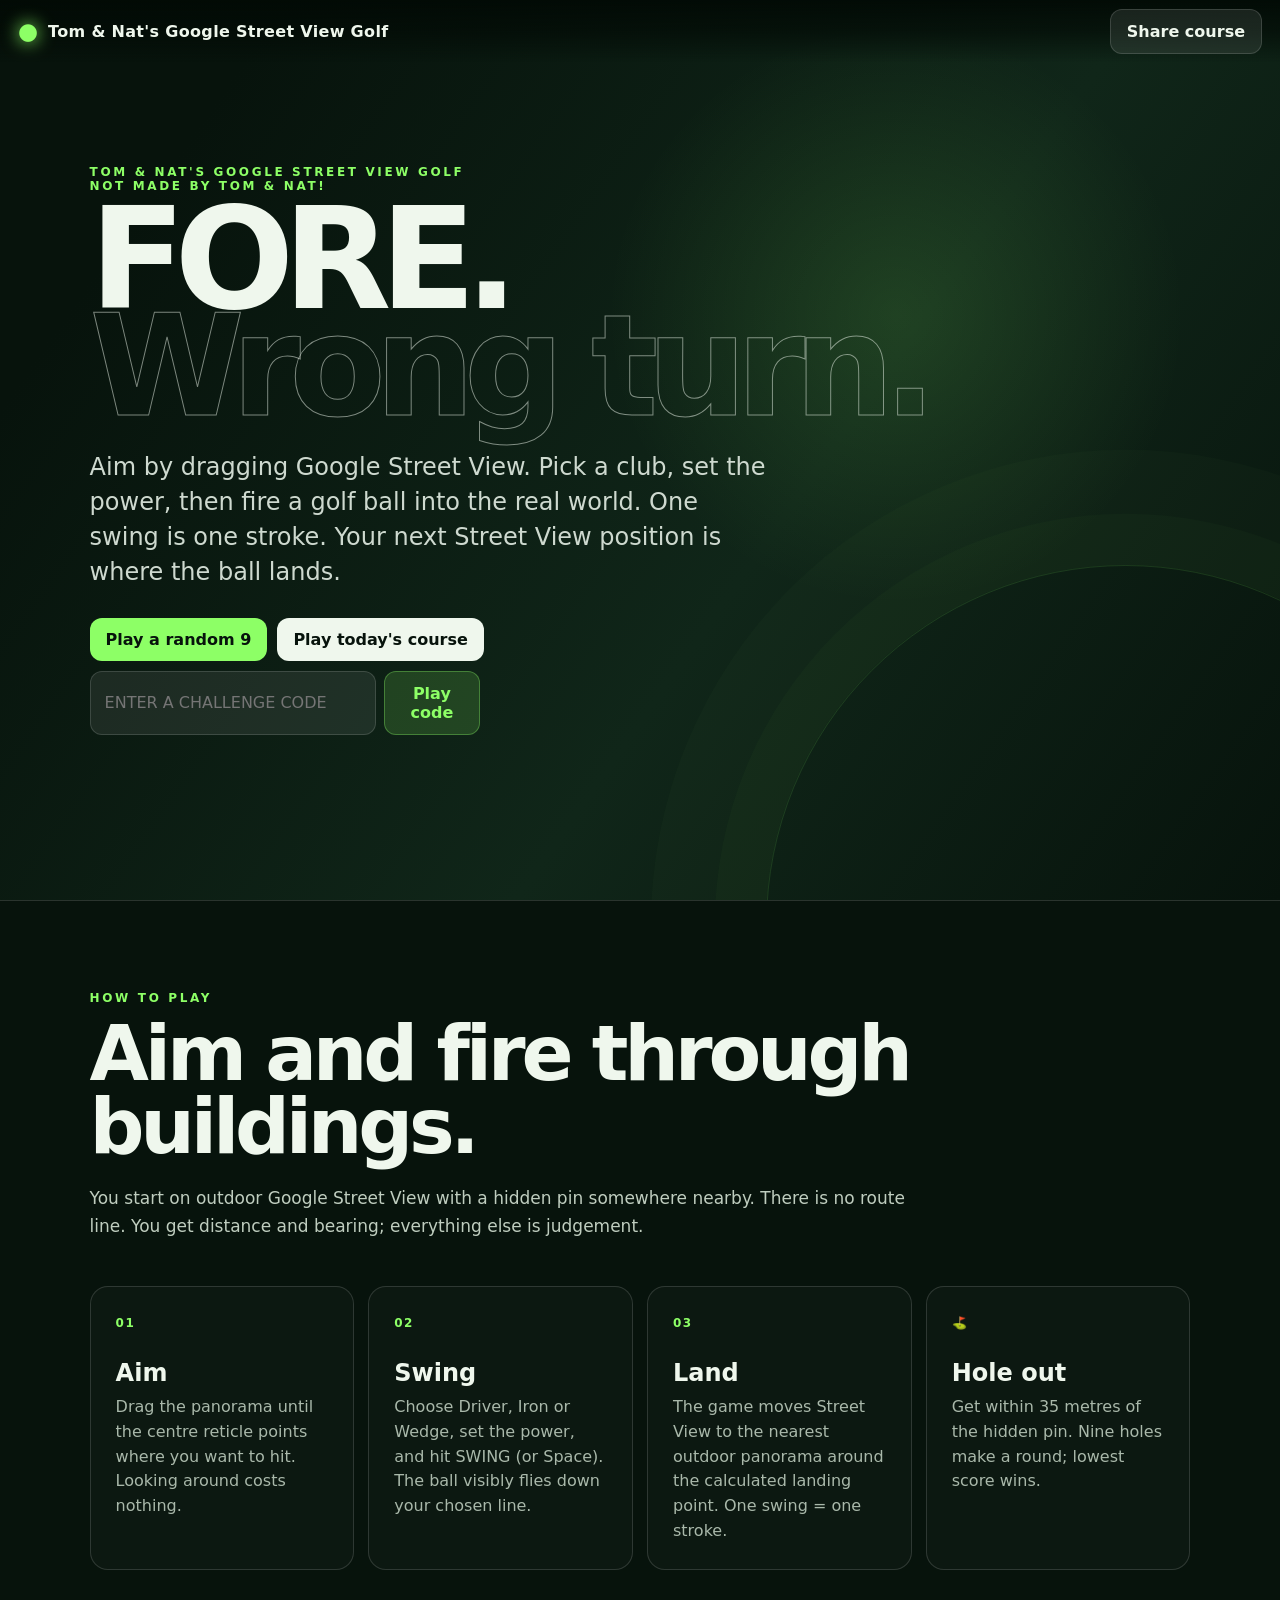
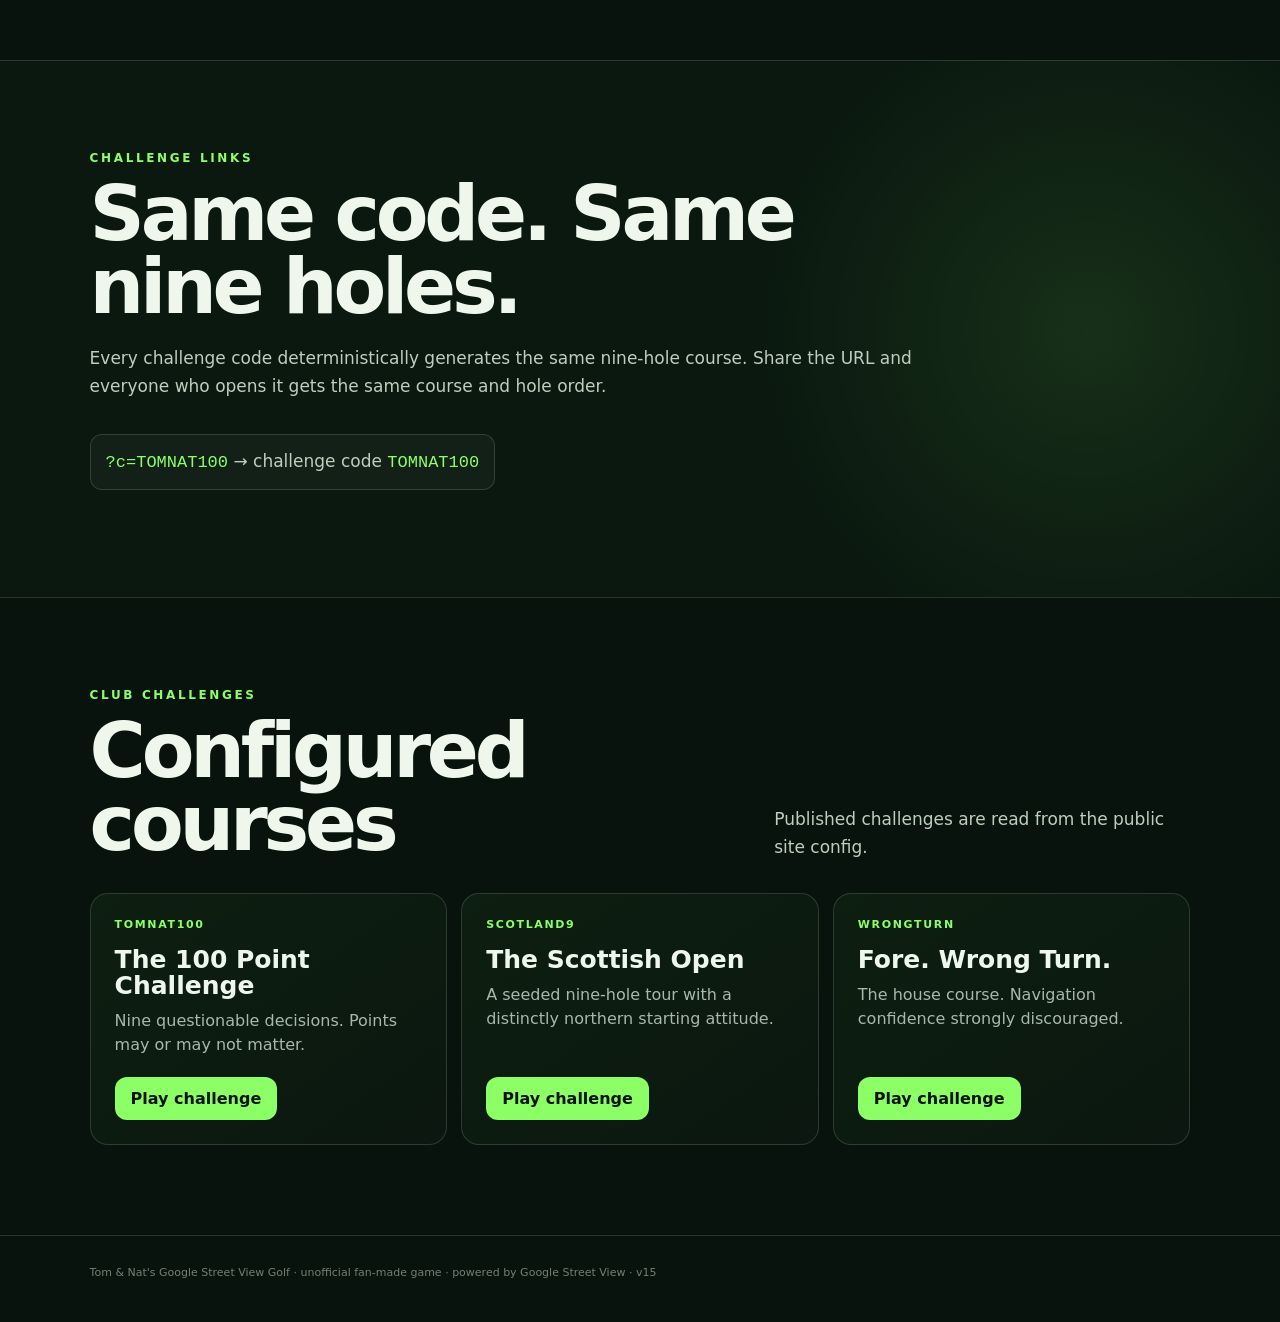
==== docs/index.html @ daa761bf "Add files via upload" ====
<!doctype html>
<html lang="en">
<head>
  <meta charset="utf-8" />
  <meta name="viewport" content="width=device-width,initial-scale=1,viewport-fit=cover" />
  <title>Tom &amp; Nat's Google Street View Golf</title>
  <meta name="description" content="Tom &amp; Nat's Google Street View Golf — golf, except the fairway is Google Street View." />
  <link rel="stylesheet" href="style.css?v=15" />
</head>
<body>
  <div id="app">
    <header class="topbar">
      <div class="brand"><span class="ball">●</span><strong>Tom &amp; Nat's Google Street View Golf</strong></div>
      <div class="top-actions">
        <button id="shareBtn" class="ghost">Share course</button>
      </div>
    </header>

    <main>
      <section id="welcome" class="screen active landing-screen">
        <div class="landing-wrap">
          <section class="hero landing-hero">
            <div class="eyebrow">TOM &amp; NAT'S GOOGLE STREET VIEW GOLF<br />NOT MADE BY TOM &amp; NAT!</div>
            <h1>FORE.<br><span>Wrong turn.</span></h1>
            <p>Aim by dragging Google Street View. Pick a club, set the power, then fire a golf ball into the real world. One swing is one stroke. Your next Street View position is where the ball lands.</p>
            <div class="hero-actions">
              <button id="playBtn" class="primary">Play a random 9</button>
              <button id="dailyBtn" class="secondary">Play today's course</button>
            </div>
            <div class="join-box">
              <input id="joinCode" maxlength="12" placeholder="Enter a challenge code" autocomplete="off" />
              <button id="joinBtn">Play code</button>
            </div>
          </section>

          <section class="home-section how-to">
            <div class="section-copy">
              <div class="eyebrow">HOW TO PLAY</div>
              <h2>Aim and fire through buildings.</h2>
              <p>You start on outdoor Google Street View with a hidden pin somewhere nearby. There is no route line. You get distance and bearing; everything else is judgement.</p>
            </div>
            <div class="rule-grid">
              <article><b>01</b><h3>Aim</h3><p>Drag the panorama until the centre reticle points where you want to hit. Looking around costs nothing.</p></article>
              <article><b>02</b><h3>Swing</h3><p>Choose Driver, Iron or Wedge, set the power, and hit SWING (or Space). The ball visibly flies down your chosen line.</p></article>
              <article><b>03</b><h3>Land</h3><p>The game moves Street View to the nearest outdoor panorama around the calculated landing point. One swing = one stroke.</p></article>
              <article><b>⛳</b><h3>Hole out</h3><p>Get within 35 metres of the hidden pin. Nine holes make a round; lowest score wins.</p></article>
            </div>
          </section>

          <section class="home-section share-explainer">
            <div class="section-copy">
              <div class="eyebrow">CHALLENGE LINKS</div>
              <h2>Same code. Same nine holes.</h2>
              <p>Every challenge code deterministically generates the same nine-hole course. Share the URL and everyone who opens it gets the same course and hole order.</p>
              <p class="example-link"><code>?c=TOMNAT100</code> → challenge code <code>TOMNAT100</code></p>
            </div>
          </section>

          <section class="home-section challenge-section">
            <div class="section-heading">
              <div><div class="eyebrow">CLUB CHALLENGES</div><h2>Configured courses</h2></div>
              <p>Published challenges are read from the public site config.</p>
            </div>
            <div id="challengeList" class="challenge-list"></div>
          </section>

          <footer class="site-footer">Tom &amp; Nat's Google Street View Golf · unofficial fan-made game · powered by Google Street View · v15</footer>
        </div>
      </section>

      <section id="game" class="screen">
        <div id="pano"></div>

        <div id="shotCinematic" class="shot-cinematic" aria-hidden="true">
          <div id="shotMapRotator" class="shot-map-rotator">
            <div id="shotMap" class="shot-map"></div>
          </div>
          <div class="shot-cam-header"><b>SHOT CAM</b><span id="shotCamReadout">—</span></div>
          <div class="shot-cam-arrow" aria-hidden="true"><span>▲</span><small>AIM</small></div>
          <div class="shot-cam-vignette"></div>
        </div>

        <div class="aim-reticle" aria-hidden="true"><span></span><span></span><i></i></div>
        <div id="flightLayer" class="flight-layer" aria-hidden="true">
          <div id="flightBall" class="flight-ball"></div>
          <div id="impactPuff" class="impact-puff">✦</div>
        </div>

        <div class="hud hud-left">
          <div class="hole-chip">HOLE <span id="holeNo">1</span> <small>PAR <span id="par">4</span></small></div>
          <div id="holeLocation" class="hole-location">COUNTRY · TOWN</div>
          <div class="distance"><span id="distance">—</span><small>metres to pin</small></div>
          <div class="bearing-row"><div id="compass" class="compass">▲</div><span id="bearing">—</span></div>
        </div>
        <div class="hud hud-right">
          <div class="stroke-label">STROKES</div>
          <div id="strokes" class="stroke-count">0</div>
          <button id="mulliganBtn" class="mulligan">Mulligan +2</button>
        </div>

        <aside class="course-preview" aria-label="Satellite course preview">
          <div class="course-preview-head"><b>SATELLITE</b><span>AIM UP</span></div>
          <div class="mini-map-window">
            <div id="miniMapRotator" class="mini-map-rotator">
              <div id="miniMap" class="mini-map"></div>
            </div>
            <div class="mini-aim-arrow" aria-hidden="true"><span>▲</span></div>
            <div class="mini-map-key"><span><i class="ball-dot"></i> BALL</span><span><i class="pin-dot"></i> PIN</span></div>
          </div>
        </aside>

        <div class="shot-panel">
          <div class="shot-instruction"><b>AIM AND FIRE THROUGH BUILDINGS</b><span>Centre the reticle, then swing.</span></div>
          <div class="club-row" role="group" aria-label="Club">
            <button class="club active" data-club="driver"><b>DRIVER</b><span>220 m</span></button>
            <button class="club" data-club="iron"><b>IRON</b><span>110 m</span></button>
            <button class="club" data-club="wedge"><b>WEDGE</b><span>45 m</span></button>
          </div>
          <div class="power-row">
            <label for="powerRange">POWER <strong id="powerValue">80%</strong></label>
            <input id="powerRange" type="range" min="20" max="100" value="80" step="1" />
            <div id="shotDistance" class="shot-distance">176 m</div>
          </div>
          <button id="swingBtn" class="swing-btn">⛳ SWING <small>SPACE</small></button>
        </div>

        <div class="bottom-hud">
          <div id="statusText">Drag to aim. Swing when ready.</div>
          <div class="progress"><div id="progressBar"></div></div>
          <button id="giveUpBtn" class="danger-link">Take max score</button>
        </div>

        <div id="holeComplete" class="hole-complete" aria-hidden="true">
          <div class="hole-complete-card">
            <div class="hole-complete-flag">⛳</div>
            <div class="eyebrow">HOLE COMPLETE</div>
            <h2 id="holeCompleteTitle">Nice shot.</h2>
            <div id="holeCompleteResult" class="hole-result">PAR</div>
            <div class="hole-complete-stats">
              <div><span>STROKES</span><strong id="holeCompleteStrokes">4</strong></div>
              <div><span>PAR</span><strong id="holeCompletePar">4</strong></div>
            </div>
            <p id="holeCompleteCopy">You found the pin.</p>
            <button id="nextHoleBtn" class="primary hole-next-btn">NEXT HOLE →</button>
          </div>
        </div>
      </section>

      <section id="score" class="screen">
        <div class="score-card">
          <div class="eyebrow">CLUBHOUSE</div>
          <h2 id="scoreTitle">Round complete</h2>
          <div id="finalScore" class="final-score">E</div>
          <div id="scoreRows" class="score-rows"></div>
          <div class="score-actions">
            <button id="replayBtn" class="primary">Play again</button>
            <button id="copyResultBtn" class="secondary">Copy result</button>
          </div>
          <p class="tiny">Challenge <code id="finalCode"></code></p>
        </div>
      </section>
    </main>
  </div>

  <div id="toast" class="toast"></div>
  <script src="config.js?v=15"></script>
  <script src="app.js?v=15"></script>
</body>
</html>
---- docs/style.css ----
:root{--ink:#eff7ed;--muted:#a9b8aa;--dark:#07130c;--panel:rgba(7,19,12,.88);--green:#8dff66;--green2:#c8ff55;--red:#ff6b65;--line:rgba(255,255,255,.14)}
*{box-sizing:border-box}html,body,#app{margin:0;width:100%;height:100%;font-family:Inter,ui-sans-serif,system-ui,-apple-system,BlinkMacSystemFont,"Segoe UI",sans-serif;background:var(--dark);color:var(--ink)}body{overflow:hidden}.topbar{position:fixed;z-index:30;top:0;left:0;right:0;height:62px;display:flex;align-items:center;justify-content:space-between;padding:0 18px;background:linear-gradient(180deg,rgba(2,10,5,.95),rgba(2,10,5,.64),transparent);pointer-events:none}.brand,.top-actions{display:flex;align-items:center;gap:10px;pointer-events:auto}.brand strong{letter-spacing:.02em}.ball{color:var(--green);font-size:23px;text-shadow:0 0 18px var(--green)}.beta{font-size:10px;text-transform:uppercase;color:#081109;background:var(--green2);padding:3px 6px;border-radius:999px;font-weight:900}.top-actions button{pointer-events:auto}.screen{display:none;width:100%;height:100%}.screen.active{display:block}.hero{height:100%;padding:12vh max(7vw,32px);display:flex;flex-direction:column;justify-content:center;background:radial-gradient(circle at 70% 35%,rgba(141,255,102,.13),transparent 27%),linear-gradient(125deg,#07130c 15%,#102619 60%,#07130c);position:relative;overflow:hidden}.hero:after{content:"";position:absolute;width:56vw;height:56vw;border:1px solid rgba(141,255,102,.13);border-radius:50%;right:-16vw;bottom:-30vw;box-shadow:0 0 0 4vw rgba(141,255,102,.025),0 0 0 9vw rgba(141,255,102,.02)}.eyebrow{font-size:12px;font-weight:900;letter-spacing:.22em;color:var(--green);margin-bottom:13px}.hero h1{font-size:clamp(66px,11vw,150px);line-height:.76;margin:0 0 30px;letter-spacing:-.08em;max-width:880px;position:relative;z-index:1}.hero h1 span{color:transparent;-webkit-text-stroke:1px rgba(239,247,237,.5)}.hero>p{font-size:clamp(17px,2vw,24px);line-height:1.45;max-width:680px;color:#ced9cf;margin:0 0 28px;position:relative;z-index:1}.hero-actions,.score-actions,.dialog-actions{display:flex;gap:10px;position:relative;z-index:2}button,input{font:inherit}button{border:0;border-radius:12px;padding:12px 16px;font-weight:800;cursor:pointer}.primary{background:var(--green);color:#07130c}.secondary{background:#eff7ed;color:#07130c}.ghost{background:rgba(255,255,255,.09);color:var(--ink);border:1px solid var(--line)}.join-box{display:flex;gap:8px;margin-top:10px;width:min(390px,100%);position:relative;z-index:2}.join-box input,.dialog-card input{width:100%;background:rgba(255,255,255,.08);border:1px solid var(--line);color:white;padding:12px 14px;border-radius:12px;outline:none;text-transform:uppercase}.join-box button{background:rgba(141,255,102,.16);color:var(--green);border:1px solid rgba(141,255,102,.32)}.rules{display:flex;gap:25px;margin-top:38px;color:var(--muted);font-size:12px;position:relative;z-index:2}.rules div{display:flex;gap:8px;align-items:center}.rules b{display:grid;place-items:center;width:24px;height:24px;border:1px solid var(--line);border-radius:50%;color:white}#pano{position:absolute;inset:0;background:#14231a}.hud{position:absolute;z-index:10;top:82px;background:var(--panel);backdrop-filter:blur(18px);border:1px solid var(--line);box-shadow:0 12px 50px rgba(0,0,0,.25)}.hud-left{left:18px;border-radius:16px;padding:16px 18px;width:205px}.hud-right{right:18px;border-radius:16px;padding:14px 18px;text-align:center;min-width:130px}.hole-chip{font-weight:950;font-size:14px;letter-spacing:.06em}.hole-chip small{float:right;color:var(--green)}.distance{font-size:38px;font-weight:950;line-height:.9;margin-top:22px;letter-spacing:-.05em}.distance small{font-size:10px;display:block;color:var(--muted);letter-spacing:.08em;text-transform:uppercase;margin-top:8px}.bearing-row{display:flex;align-items:center;gap:10px;border-top:1px solid var(--line);margin-top:14px;padding-top:12px;color:#dce9de}.compass{font-size:22px;color:var(--green);transition:transform .25s}.stroke-label{font-size:9px;letter-spacing:.2em;color:var(--muted);font-weight:900}.stroke-count{font-size:52px;line-height:1;font-weight:950;color:var(--green)}.mulligan{font-size:10px;padding:7px 9px;margin-top:8px;background:transparent;color:var(--muted);border:1px solid var(--line)}.bottom-hud{position:absolute;z-index:10;left:50%;transform:translateX(-50%);bottom:22px;width:min(560px,calc(100% - 36px));padding:14px 16px;background:var(--panel);backdrop-filter:blur(18px);border:1px solid var(--line);border-radius:16px;text-align:center}.progress{height:5px;background:rgba(255,255,255,.1);border-radius:99px;overflow:hidden;margin:10px 0}.progress div{height:100%;width:0;background:var(--green);transition:width .3s}.danger-link{padding:0;background:none;color:#f7b2ae;font-size:11px}.score-card{height:100%;overflow:auto;padding:12vh max(7vw,28px);background:radial-gradient(circle at 50% 0,rgba(141,255,102,.12),transparent 30%),#07130c}.score-card h2{font-size:clamp(38px,6vw,82px);margin:0;letter-spacing:-.05em}.final-score{font-size:clamp(90px,18vw,220px);font-weight:950;color:var(--green);line-height:.9;letter-spacing:-.08em;margin:22px 0}.score-rows{max-width:720px;border-top:1px solid var(--line);margin-bottom:24px}.score-row{display:grid;grid-template-columns:1fr 80px 80px;padding:10px 0;border-bottom:1px solid var(--line);color:#dce9de}.score-row span:nth-child(2),.score-row span:nth-child(3){text-align:right}.tiny{color:var(--muted);font-size:11px}code{color:var(--green)}dialog{border:1px solid var(--line);border-radius:18px;background:#0b1c11;color:white;max-width:500px;width:calc(100% - 32px);box-shadow:0 30px 100px rgba(0,0,0,.6)}dialog::backdrop{background:rgba(0,0,0,.72);backdrop-filter:blur(5px)}.dialog-card{padding:8px}.dialog-card h3{font-size:26px;margin:0 0 10px}.dialog-card p{color:#becbbe;line-height:1.5}.dialog-card label{display:block;color:var(--muted);font-size:12px;margin:14px 0}.dialog-card label input{display:block;margin-top:6px;text-transform:none}.dialog-actions{justify-content:flex-end;margin-top:16px}.toast{position:fixed;z-index:99;left:50%;bottom:28px;transform:translate(-50%,30px);opacity:0;background:#eff7ed;color:#07130c;padding:10px 15px;border-radius:99px;font-weight:800;transition:.25s;pointer-events:none}.toast.show{transform:translate(-50%,0);opacity:1}@media(max-width:680px){.beta{display:none}.topbar{padding:0 10px}.hero{padding:90px 20px 35px;justify-content:flex-start}.hero h1{margin-top:auto}.rules{gap:9px;flex-direction:column;margin-bottom:auto}.hud{top:69px}.hud-left{left:8px;width:170px;padding:11px 13px}.hud-right{right:8px;min-width:96px;padding:10px}.distance{font-size:31px;margin-top:14px}.stroke-count{font-size:40px}.bottom-hud{bottom:8px}.top-actions #shareBtn{display:none}}

/* Homepage */
body:has(.landing-screen.active){overflow:auto}.landing-screen{height:auto;min-height:100%}.landing-wrap{min-height:100vh;background:#07130c}.landing-hero{min-height:100vh;height:auto}.home-section{padding:90px max(7vw,32px);border-top:1px solid var(--line);background:#07130c}.home-section h2{font-size:clamp(38px,6vw,78px);letter-spacing:-.055em;line-height:.95;margin:0 0 20px;max-width:900px}.section-copy{max-width:850px}.section-copy>p,.section-heading>p{font-size:17px;line-height:1.65;color:#bfcdbf}.rule-grid{display:grid;grid-template-columns:repeat(4,1fr);gap:14px;margin-top:46px}.rule-grid article{padding:25px;border:1px solid var(--line);border-radius:18px;background:rgba(255,255,255,.025)}.rule-grid article>b{color:var(--green);font-size:12px;letter-spacing:.12em}.rule-grid h3{font-size:24px;margin:28px 0 8px}.rule-grid p{color:var(--muted);line-height:1.55;margin:0}.share-explainer{background:radial-gradient(circle at 85% 50%,rgba(141,255,102,.1),transparent 30%),#0a180f}.example-link{display:inline-block!important;padding:12px 15px;border:1px solid var(--line);border-radius:12px;background:rgba(255,255,255,.035)}.section-heading{display:flex;justify-content:space-between;align-items:end;gap:35px;margin-bottom:32px}.section-heading h2{margin-bottom:0}.section-heading>p{max-width:430px;margin:0}.challenge-list{display:grid;grid-template-columns:repeat(3,1fr);gap:14px}.challenge-card{display:flex;flex-direction:column;min-height:235px;padding:24px;border:1px solid var(--line);border-radius:18px;background:linear-gradient(145deg,rgba(141,255,102,.05),rgba(255,255,255,.018))}.challenge-card .challenge-code{font-size:11px;letter-spacing:.15em;color:var(--green);font-weight:900}.challenge-card h3{font-size:25px;line-height:1.05;margin:16px 0 10px}.challenge-card p{color:var(--muted);line-height:1.5;margin:0 0 20px}.challenge-card button{margin-top:auto;align-self:flex-start}.challenge-empty{color:var(--muted);padding:30px;border:1px dashed var(--line);border-radius:16px}.site-footer{padding:30px max(7vw,32px) 45px;border-top:1px solid var(--line);color:#718174;font-size:11px}.security-note{padding:12px 14px;border-left:3px solid var(--green);background:rgba(141,255,102,.06);color:#bfcdbf;font-size:12px;line-height:1.55}
@media(max-width:900px){.rule-grid{grid-template-columns:1fr 1fr}.challenge-list{grid-template-columns:1fr 1fr}.section-heading{display:block}.section-heading>p{margin-top:16px}}@media(max-width:680px){.home-section{padding:65px 20px}.landing-hero{min-height:100vh}.rule-grid,.challenge-list{grid-template-columns:1fr}.rule-grid{margin-top:30px}.challenge-card{min-height:210px}.site-footer{padding-left:20px;padding-right:20px}}


/* Explicit gameplay controls */
.stroke-controls{position:absolute;z-index:12;left:50%;transform:translateX(-50%);bottom:108px;width:min(720px,calc(100% - 36px));padding:12px 14px;background:rgba(7,19,12,.92);backdrop-filter:blur(18px);border:1px solid var(--line);border-radius:16px;box-shadow:0 12px 50px rgba(0,0,0,.25)}
.stroke-help{display:flex;align-items:baseline;justify-content:space-between;gap:14px;margin-bottom:9px}.stroke-help b{font-size:10px;letter-spacing:.18em;color:var(--green)}.stroke-help span{font-size:11px;color:var(--muted)}
.move-buttons{display:flex;justify-content:center;gap:8px;min-height:47px;align-items:center}.move-btn{min-width:72px;padding:8px 11px;background:rgba(141,255,102,.12);color:var(--ink);border:1px solid rgba(141,255,102,.35);display:flex;flex-direction:column;align-items:center;gap:1px}.move-btn:hover{background:rgba(141,255,102,.23)}.move-btn b{font-size:22px;line-height:20px;color:var(--green)}.move-btn span{font-size:9px;color:var(--muted);font-weight:900}.move-loading{font-size:11px;color:var(--muted)}
@media(max-width:680px){.stroke-controls{bottom:100px;padding:9px 10px}.stroke-help{display:block;text-align:center}.stroke-help span{display:block;margin-top:3px}.move-buttons{gap:5px;overflow-x:auto;justify-content:flex-start}.move-btn{min-width:62px;padding:7px 8px}}

/* v3: actual swing mechanic */
.aim-reticle{position:absolute;z-index:9;left:50%;top:46%;width:52px;height:52px;transform:translate(-50%,-50%);pointer-events:none;filter:drop-shadow(0 2px 4px rgba(0,0,0,.65))}.aim-reticle span{position:absolute;background:rgba(255,255,255,.9)}.aim-reticle span:first-child{width:1px;height:52px;left:25px;top:0}.aim-reticle span:nth-child(2){height:1px;width:52px;left:0;top:25px}.aim-reticle i{position:absolute;width:9px;height:9px;border:2px solid var(--green);border-radius:50%;left:20px;top:20px;background:rgba(0,0,0,.2)}
.flight-layer{position:absolute;z-index:15;inset:0;pointer-events:none;overflow:hidden}.flight-ball{position:absolute;left:50%;top:46%;width:25px;height:25px;border-radius:50%;background:radial-gradient(circle at 32% 28%,#fff 0 17%,#e8e8e8 42%,#aaa 100%);box-shadow:0 2px 8px rgba(0,0,0,.5);opacity:0}.flight-ball:after{content:"";position:absolute;inset:4px;border-radius:50%;background-image:radial-gradient(circle,#aaa 0 1px,transparent 1.2px);background-size:6px 6px;opacity:.45}.impact-puff{position:absolute;left:50%;top:46%;font-size:36px;color:white;opacity:0;transform:translate(-50%,-50%)}
.shot-panel{position:absolute;z-index:12;left:50%;transform:translateX(-50%);bottom:104px;width:min(760px,calc(100% - 36px));padding:12px;background:rgba(7,19,12,.93);backdrop-filter:blur(18px);border:1px solid var(--line);border-radius:18px;box-shadow:0 14px 55px rgba(0,0,0,.35);display:grid;grid-template-columns:1.35fr 1fr auto;gap:12px;align-items:center}.shot-instruction{grid-column:1/-1;display:flex;justify-content:space-between;gap:14px;padding:0 3px}.shot-instruction b{font-size:10px;letter-spacing:.17em;color:var(--green)}.shot-instruction span{font-size:11px;color:var(--muted)}.club-row{display:flex;gap:6px}.club{flex:1;padding:9px 10px;background:rgba(255,255,255,.05);color:var(--ink);border:1px solid var(--line);display:flex;flex-direction:column;gap:2px}.club b{font-size:10px;letter-spacing:.09em}.club span{font-size:9px;color:var(--muted)}.club.active{border-color:var(--green);background:rgba(141,255,102,.14);box-shadow:inset 0 0 0 1px rgba(141,255,102,.15)}.power-row{display:grid;grid-template-columns:1fr auto;align-items:center;gap:4px 8px}.power-row label{font-size:9px;letter-spacing:.12em;color:var(--muted)}.power-row label strong{color:var(--ink)}.power-row input{grid-column:1/-1;width:100%;accent-color:var(--green)}.shot-distance{font-size:11px;color:var(--green);font-weight:900;text-align:right}.swing-btn{height:58px;min-width:135px;background:var(--green);color:#07130c;font-size:17px;font-weight:950;box-shadow:0 5px 20px rgba(141,255,102,.15)}.swing-btn small{display:block;font-size:8px;letter-spacing:.16em;opacity:.65;margin-top:2px}.swing-btn:disabled,.club:disabled{opacity:.45;cursor:wait}
@media(max-width:760px){.shot-panel{bottom:100px;grid-template-columns:1fr auto;gap:8px;padding:9px}.shot-instruction{display:none}.club-row{grid-column:1/-1}.power-row{min-width:0}.swing-btn{min-width:112px;height:52px}.aim-reticle{top:42%}}

/* v4: satellite caddie + cinematic shot camera */
.course-preview{position:absolute;z-index:13;right:20px;top:225px;width:420px;padding:9px;background:rgba(7,19,12,.94);border:1px solid var(--line);border-radius:15px;box-shadow:0 14px 45px rgba(0,0,0,.34);backdrop-filter:blur(14px)}
.course-preview-head{display:flex;justify-content:space-between;align-items:center;padding:1px 3px 7px;font-size:9px;letter-spacing:.16em;color:var(--green);font-weight:950}.course-preview-head span{color:var(--muted);font-size:8px}
.mini-map-window{position:relative;aspect-ratio:4/3;height:auto;overflow:hidden;border-radius:10px;background:#101810}.mini-map-rotator{position:absolute;width:142%;height:142%;left:-21%;top:-21%;transform-origin:50% 50%;will-change:transform;transition:transform .12s linear}.mini-map{width:100%;height:100%}.mini-aim-arrow{position:absolute;left:50%;top:7px;transform:translateX(-50%);z-index:5;pointer-events:none;color:var(--green);font-size:28px;line-height:1;text-shadow:0 2px 7px #000}.mini-aim-arrow:after{content:"";display:block;width:1px;height:30px;margin:-3px auto 0;background:linear-gradient(var(--green),transparent)}
.mini-map-key{position:absolute;left:7px;right:7px;bottom:6px;z-index:5;display:flex;justify-content:space-between;gap:8px;padding:5px 7px;border-radius:7px;background:rgba(7,19,12,.78);font-size:7px;letter-spacing:.12em;font-weight:900;color:#dce9de;pointer-events:none}.mini-map-key span{display:flex;align-items:center;gap:5px}.mini-map-key i{display:inline-block;width:7px;height:7px;border-radius:50%}.ball-dot{background:#fff;border:1px solid #222}.pin-dot{background:var(--green);box-shadow:0 0 0 2px rgba(141,255,102,.22)}

.shot-cinematic{position:absolute;z-index:14;inset:0;background:#07130c;opacity:0;visibility:hidden;transition:opacity .22s ease;overflow:hidden}.shot-cinematic.active{opacity:1;visibility:visible}.shot-map-rotator{position:absolute;width:142%;height:142%;left:-21%;top:-21%;transform-origin:50% 50%;will-change:transform}.shot-map{width:100%;height:100%}.shot-cam-header{position:absolute;z-index:6;top:22px;left:50%;transform:translateX(-50%);display:flex;align-items:center;gap:14px;padding:9px 13px;border:1px solid rgba(255,255,255,.18);border-radius:99px;background:rgba(7,19,12,.78);backdrop-filter:blur(10px);font-size:10px;letter-spacing:.13em}.shot-cam-header b{color:var(--green)}.shot-cam-header span{color:#e9f2e8}.shot-cam-arrow{position:absolute;z-index:6;left:50%;top:78px;transform:translateX(-50%);text-align:center;color:var(--green);text-shadow:0 3px 9px #000;pointer-events:none}.shot-cam-arrow span{display:block;font-size:34px;line-height:.9}.shot-cam-arrow small{font-size:7px;letter-spacing:.2em;font-weight:950}.shot-cam-vignette{position:absolute;z-index:5;inset:0;pointer-events:none;box-shadow:inset 0 0 150px 45px rgba(0,0,0,.48)}

@media(max-width:1100px){.course-preview{width:360px;top:215px}}
@media(max-width:900px){.course-preview{width:320px;top:205px}}
@media(max-width:680px){.course-preview{right:8px;top:182px;width:220px;padding:6px}.course-preview-head{font-size:7px}.mini-map-key{display:none}.mini-aim-arrow{font-size:22px}.shot-cam-header{top:70px}.shot-cam-arrow{top:112px}}


/* v6: deliberate hole-complete acknowledgement */
.hole-complete{position:absolute;z-index:40;inset:0;display:flex;pointer-events:none;align-items:center;justify-content:center;padding:24px;background:radial-gradient(circle at 50% 35%,rgba(141,255,102,.16),rgba(3,10,6,.82) 42%,rgba(2,7,4,.94));backdrop-filter:blur(9px);opacity:0;visibility:hidden;transition:opacity .2s ease}
.hole-complete.active{opacity:1;visibility:visible;pointer-events:auto}
.hole-complete-card{width:min(520px,100%);padding:34px 34px 30px;text-align:center;border:1px solid rgba(141,255,102,.28);border-radius:24px;background:linear-gradient(180deg,rgba(12,31,19,.97),rgba(5,17,10,.98));box-shadow:0 30px 100px rgba(0,0,0,.55),inset 0 1px rgba(255,255,255,.06)}
.hole-complete-flag{font-size:42px;margin-bottom:8px;filter:drop-shadow(0 6px 18px rgba(141,255,102,.2))}
.hole-complete-card h2{font-size:clamp(28px,5vw,46px);line-height:1;margin:8px 0 13px;letter-spacing:-.04em}
.hole-result{display:inline-block;margin:4px 0 22px;padding:9px 17px;border-radius:99px;background:var(--green);color:#07130c;font-size:20px;font-weight:950;letter-spacing:.08em}
.hole-complete-stats{display:grid;grid-template-columns:1fr 1fr;gap:10px;margin:0 auto 18px;max-width:300px}
.hole-complete-stats>div{padding:13px;border:1px solid var(--line);border-radius:13px;background:rgba(255,255,255,.025)}
.hole-complete-stats span{display:block;font-size:8px;letter-spacing:.18em;color:var(--muted);font-weight:900}.hole-complete-stats strong{display:block;margin-top:3px;font-size:25px;color:var(--ink)}
.hole-complete-card p{margin:0 auto 22px;max-width:360px;color:var(--muted);line-height:1.55}.hole-next-btn{min-width:220px;font-weight:950}
@media(max-width:680px){.hole-complete{padding:16px}.hole-complete-card{padding:27px 20px 23px;border-radius:20px}.hole-complete-flag{font-size:35px}}

.hole-location{margin-top:7px;padding-top:7px;border-top:1px solid var(--line);font-size:10px;line-height:1.25;font-weight:900;letter-spacing:.08em;text-transform:uppercase;color:#dce9de}

/* v15: overscan the rotating satellite canvas.
   The viewport stays the same size; the Google map itself is substantially larger,
   centred, and clipped so rotation never exposes its corners. */
.course-preview .map-wrap,
.course-preview .mini-map-wrap,
#miniMapViewport,
#miniMapClip {
  overflow:hidden;
}

#miniMapRotator{
  position:absolute;
  width:150%;
  height:150%;
  left:-25%;
  top:-25%;
  transform-origin:50% 50%;
}

#miniMap{
  width:100% !important;
  height:100% !important;
}
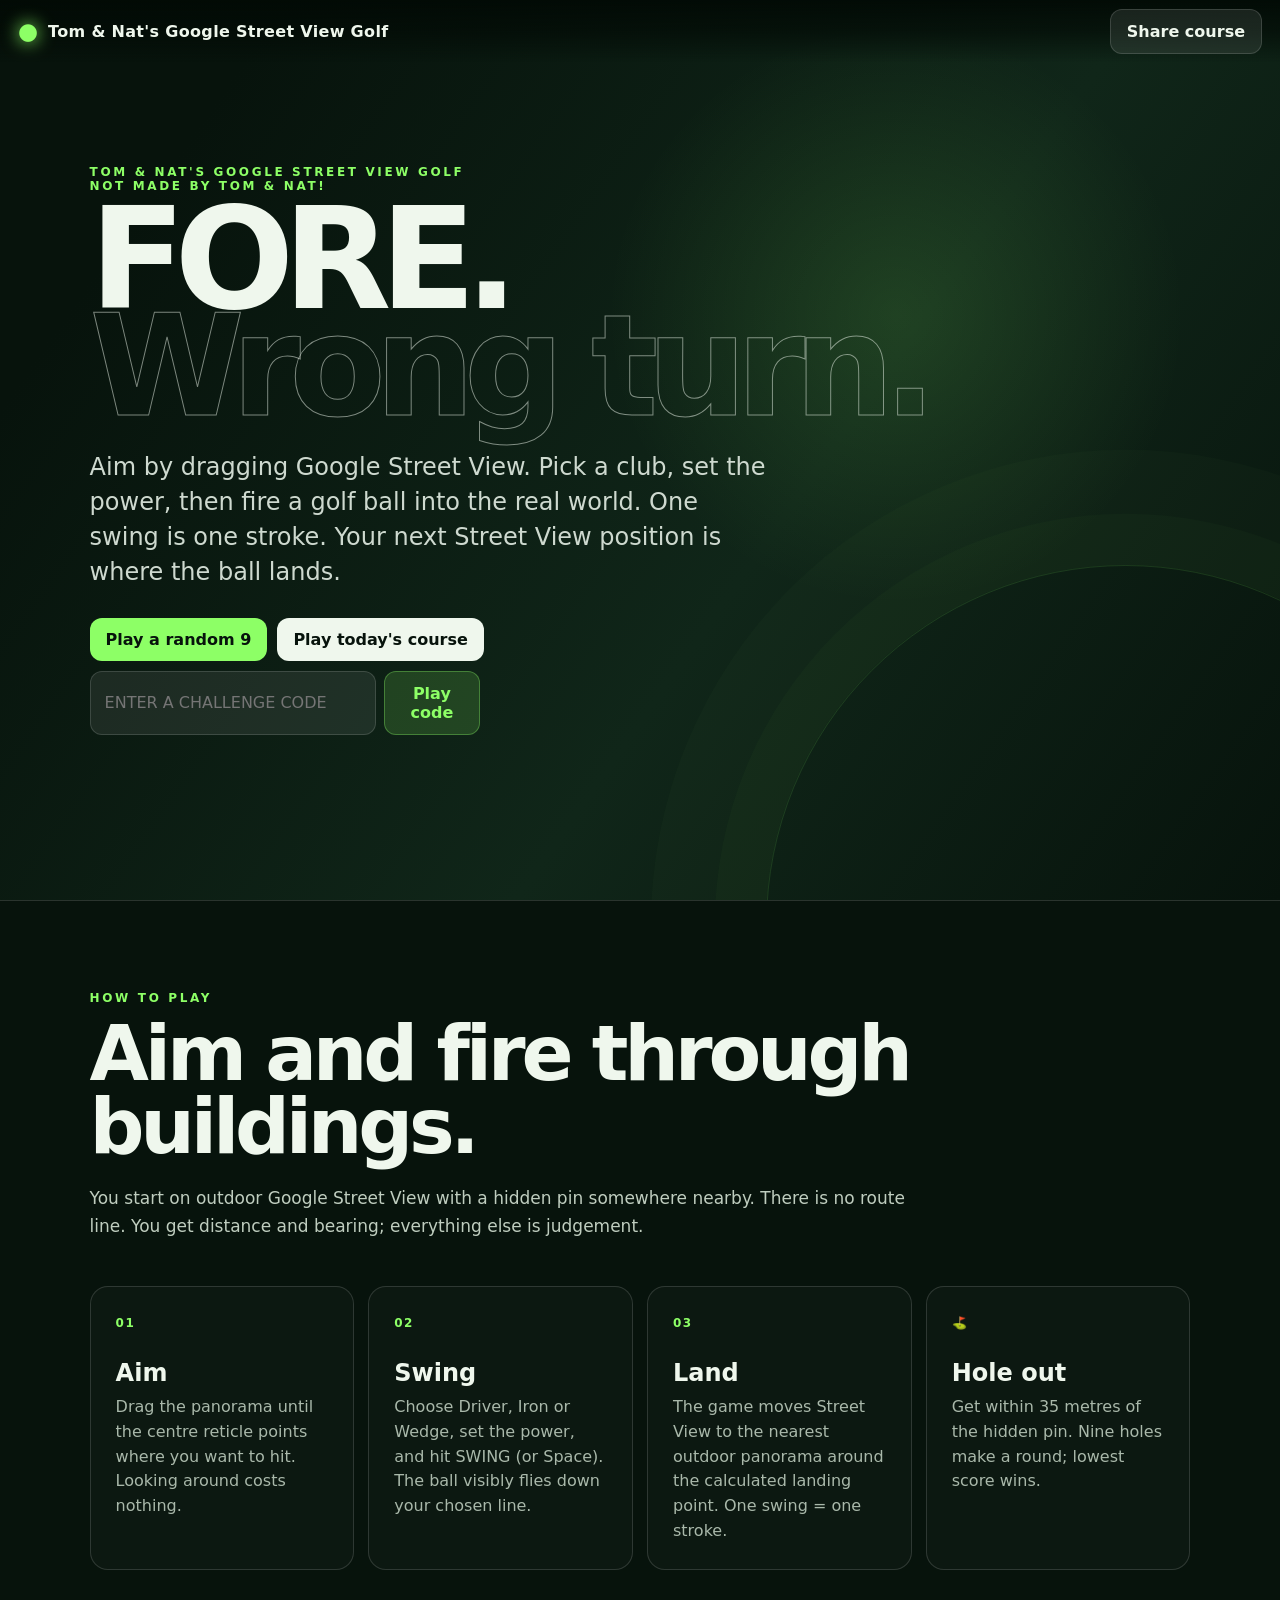
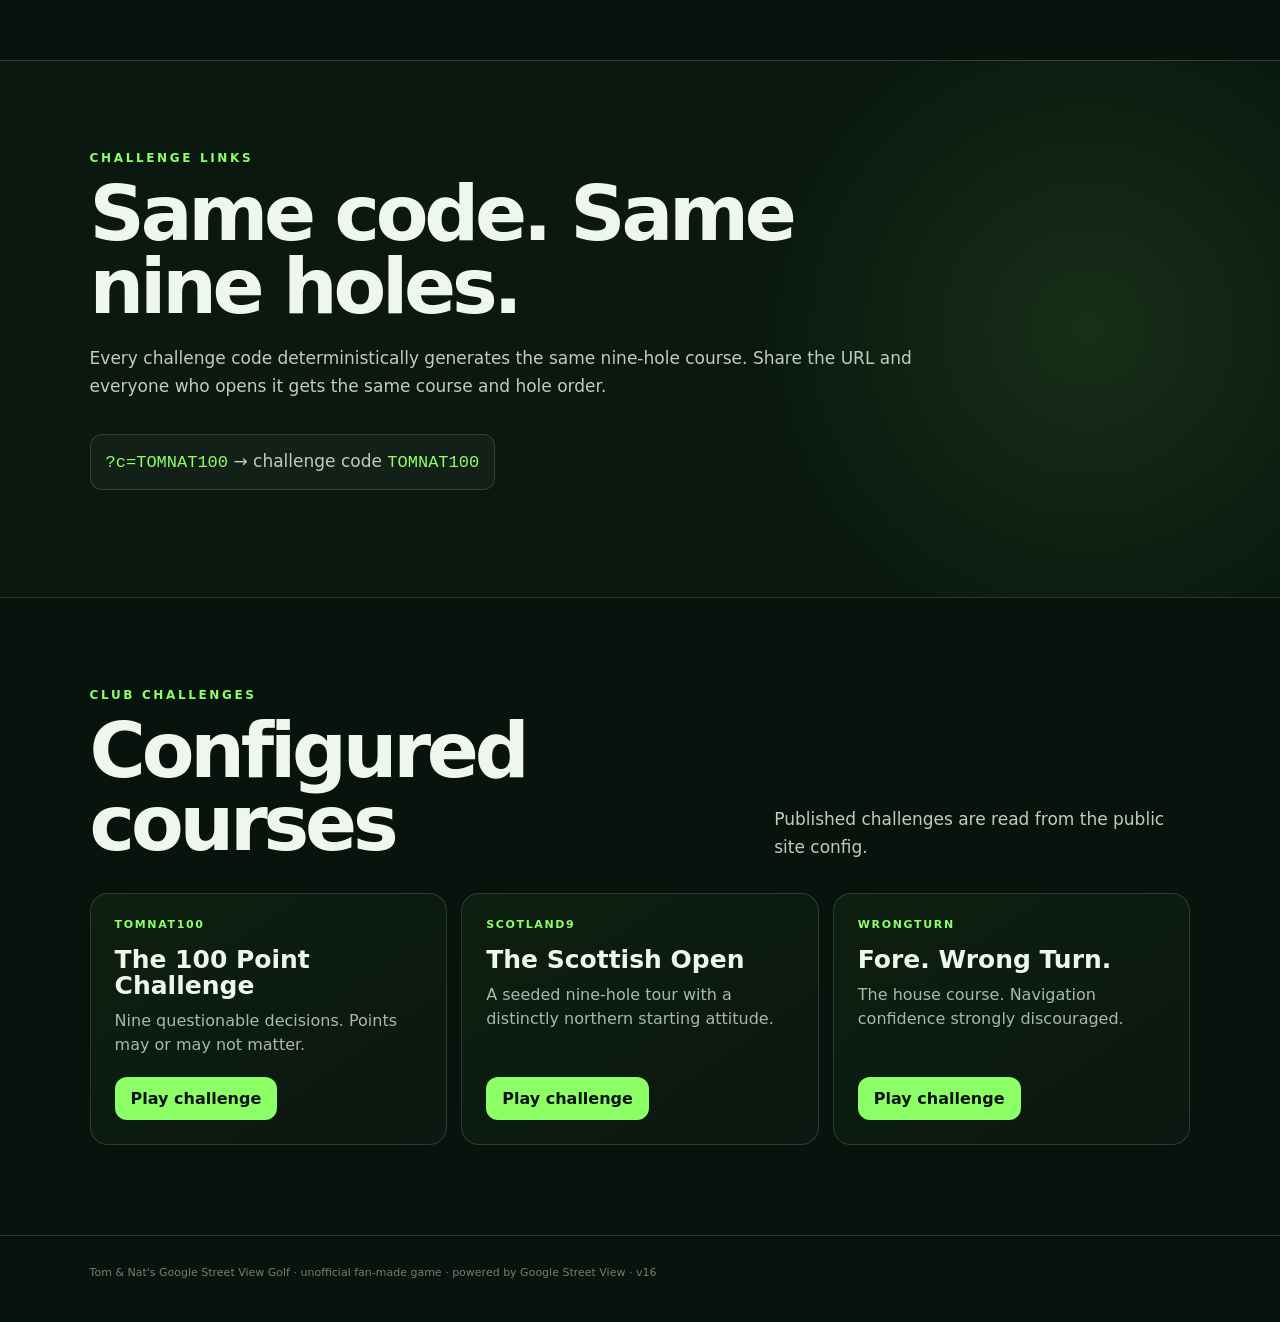
==== commit 34216d47: "Add files via upload" ====
--- a/docs/index.html
+++ b/docs/index.html
@@ -5,7 +5,7 @@
   <meta name="viewport" content="width=device-width,initial-scale=1,viewport-fit=cover" />
   <title>Tom &amp; Nat's Google Street View Golf</title>
   <meta name="description" content="Tom &amp; Nat's Google Street View Golf — golf, except the fairway is Google Street View." />
-  <link rel="stylesheet" href="style.css?v=15" />
+  <link rel="stylesheet" href="style.css?v=16" />
 </head>
 <body>
   <div id="app">
@@ -64,7 +64,7 @@
             <div id="challengeList" class="challenge-list"></div>
           </section>
 
-          <footer class="site-footer">Tom &amp; Nat's Google Street View Golf · unofficial fan-made game · powered by Google Street View · v15</footer>
+          <footer class="site-footer">Tom &amp; Nat's Google Street View Golf · unofficial fan-made game · powered by Google Street View · v16</footer>
         </div>
       </section>
 
@@ -163,7 +163,7 @@
   </div>
 
   <div id="toast" class="toast"></div>
-  <script src="config.js?v=15"></script>
-  <script src="app.js?v=15"></script>
+  <script src="config.js?v=16"></script>
+  <script src="app.js?v=16"></script>
 </body>
 </html>
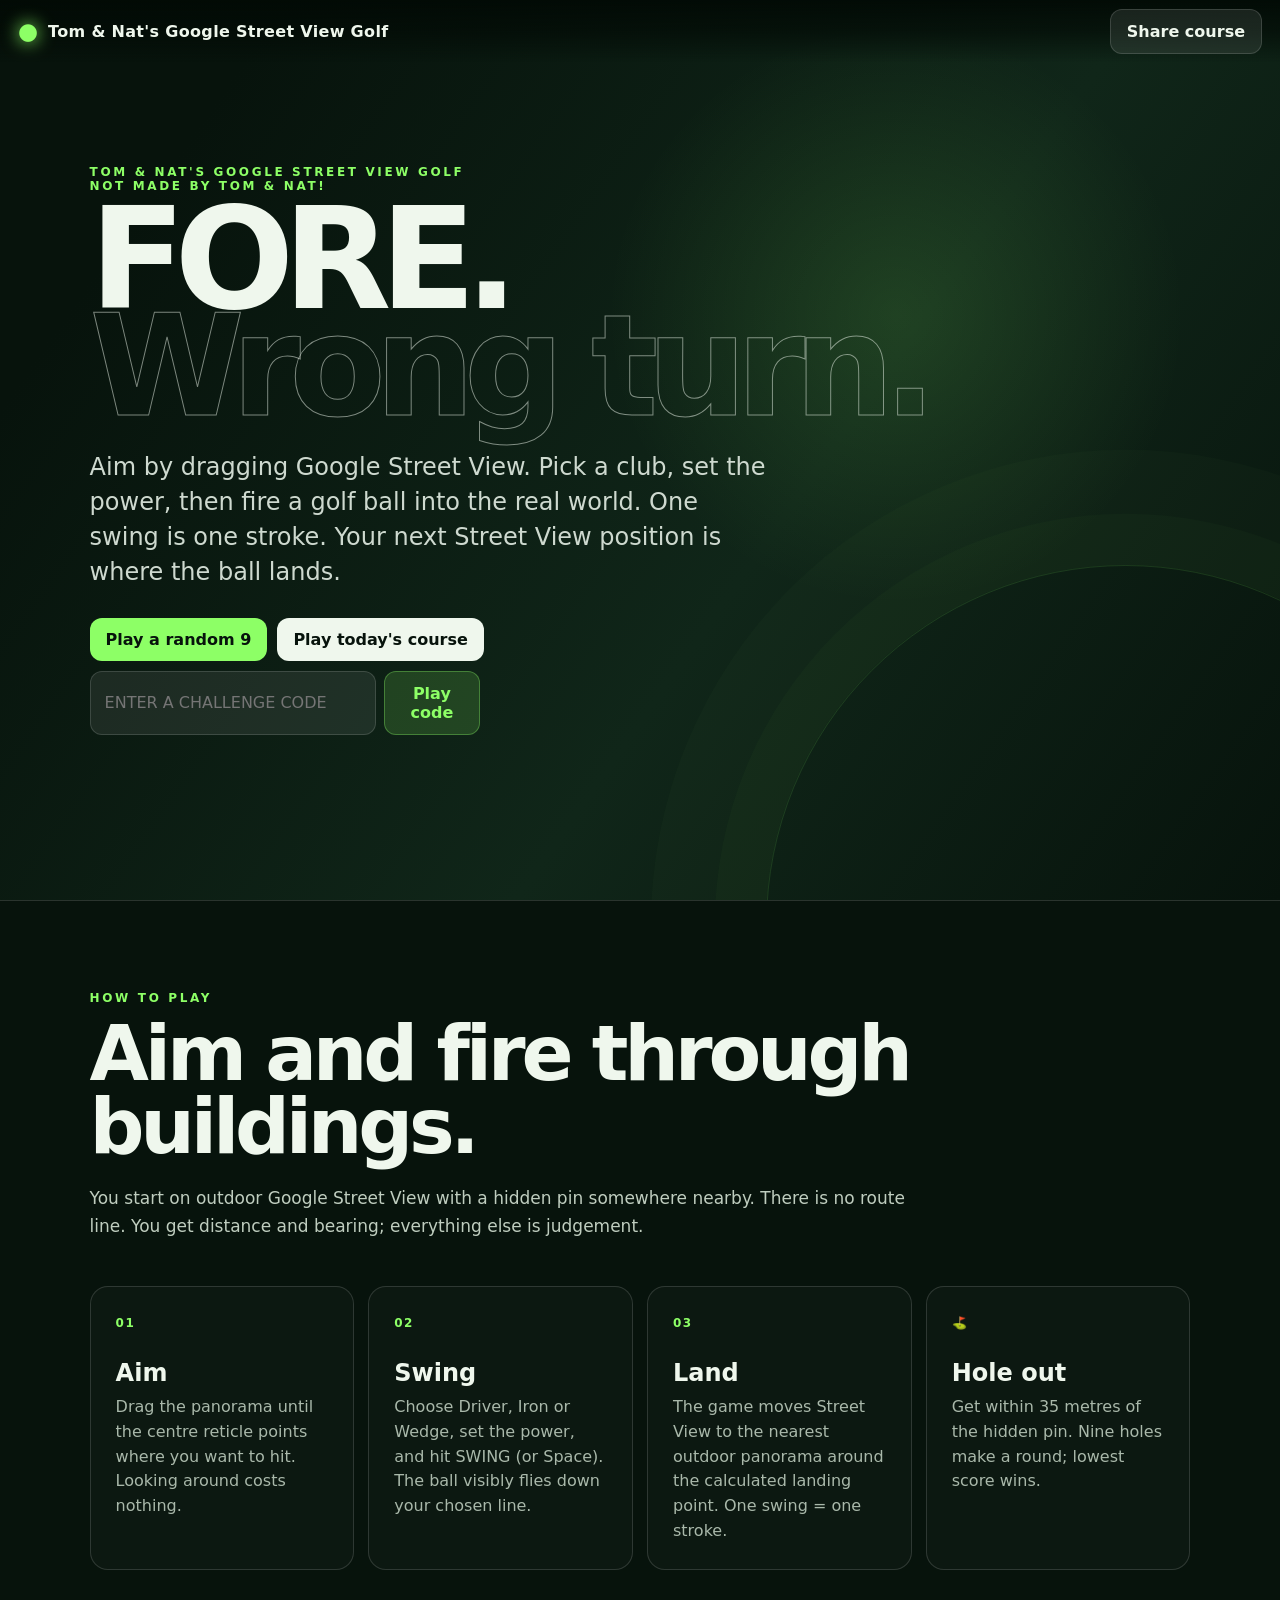
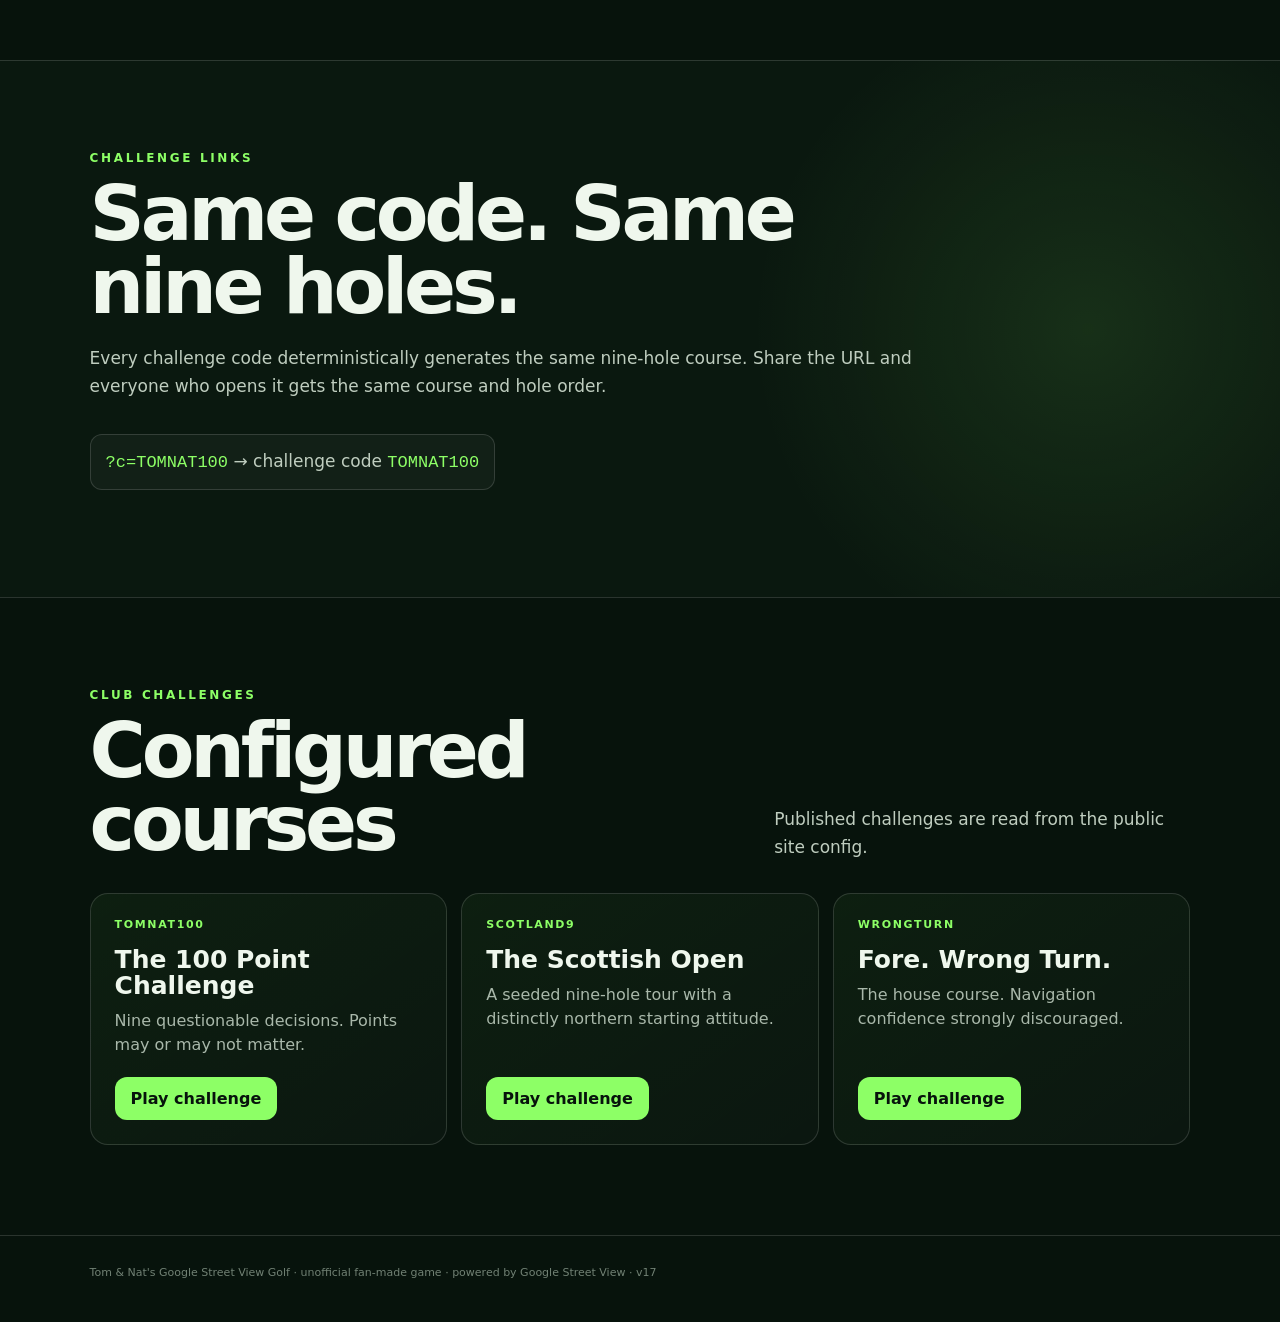
==== commit f7c6b02c: "Add files via upload" ====
--- a/docs/index.html
+++ b/docs/index.html
@@ -5,7 +5,17 @@
   <meta name="viewport" content="width=device-width,initial-scale=1,viewport-fit=cover" />
   <title>Tom &amp; Nat's Google Street View Golf</title>
   <meta name="description" content="Tom &amp; Nat's Google Street View Golf — golf, except the fairway is Google Street View." />
-  <link rel="stylesheet" href="style.css?v=16" />
+  <link rel="stylesheet" href="style.css?v=17" />
+
+  <script type="text/javascript">
+    window.heapReadyCb=window.heapReadyCb||[],window.heap=window.heap||[],heap.load=function(e,t){window.heap.envId=e,window.heap.clientConfig=t=t||{},window.heap.clientConfig.shouldFetchServerConfig=!1;var a=document.createElement("script");a.type="text/javascript",a.async=!0,a.src="https://cdn.us.heap-api.com/config/"+e+"/heap_config.js";var r=document.getElementsByTagName("script")[0];r.parentNode.insertBefore(a,r);var n=["init","startTracking","stopTracking","track","resetIdentity","identify","getSessionId","getUserId","getIdentity","addUserProperties","addEventProperties","removeEventProperty","clearEventProperties","addAccountProperties","addAdapter","addTransformer","addTransformerFn","onReady","addPageviewProperties","removePageviewProperty","clearPageviewProperties","trackPageview"],i=function(e){return function(){var t=Array.prototype.slice.call(arguments,0);window.heapReadyCb.push({name:e,fn:function(){heap[e]&&heap[e].apply(heap,t)}})}};for(var p=0;p<n.length;p++)heap[n[p]]=i(n[p])};
+    heap.load("14136095");
+    heap.addEventProperties({
+      app: "streetview-golf",
+      version: "v17"
+    });
+  </script>
+
 </head>
 <body>
   <div id="app">
@@ -64,7 +74,7 @@
             <div id="challengeList" class="challenge-list"></div>
           </section>
 
-          <footer class="site-footer">Tom &amp; Nat's Google Street View Golf · unofficial fan-made game · powered by Google Street View · v16</footer>
+          <footer class="site-footer">Tom &amp; Nat's Google Street View Golf · unofficial fan-made game · powered by Google Street View · v17</footer>
         </div>
       </section>
 
@@ -163,7 +173,7 @@
   </div>
 
   <div id="toast" class="toast"></div>
-  <script src="config.js?v=16"></script>
-  <script src="app.js?v=16"></script>
+  <script src="config.js?v=17"></script>
+  <script src="app.js?v=17"></script>
 </body>
 </html>
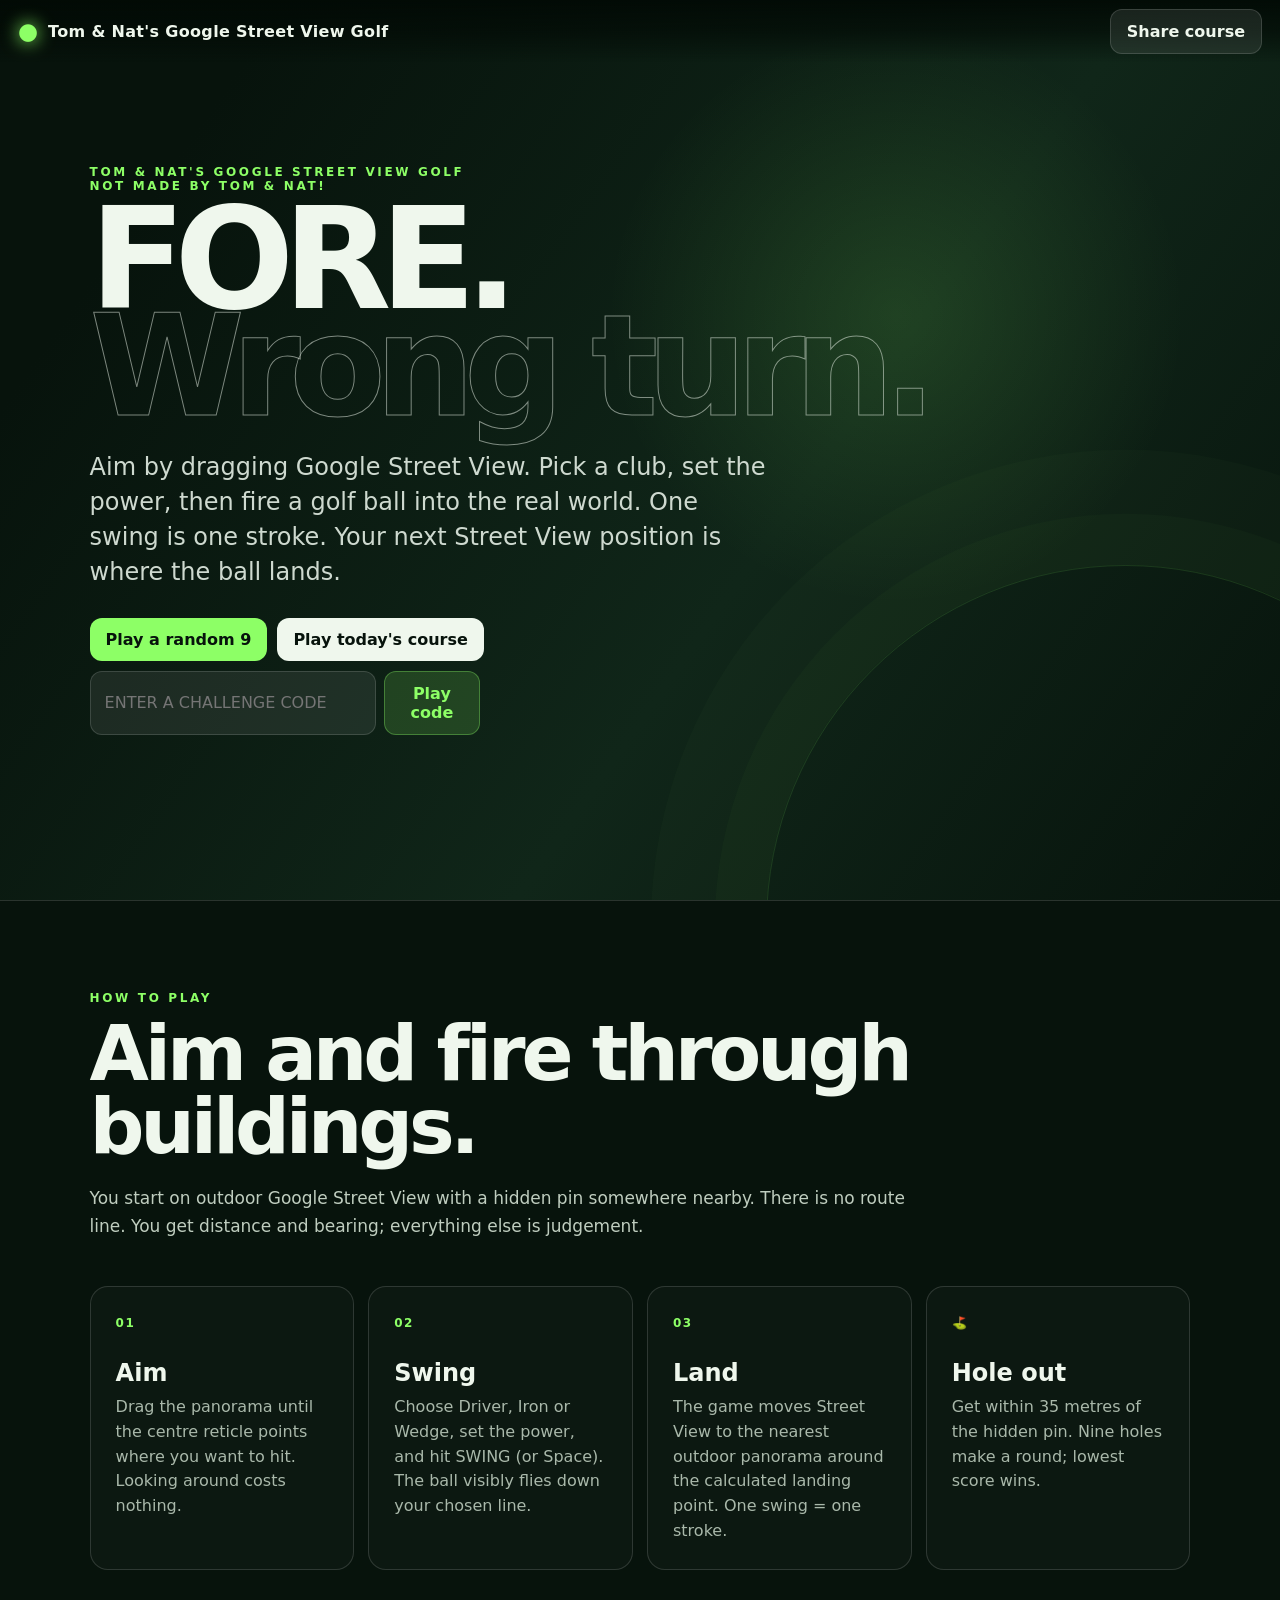
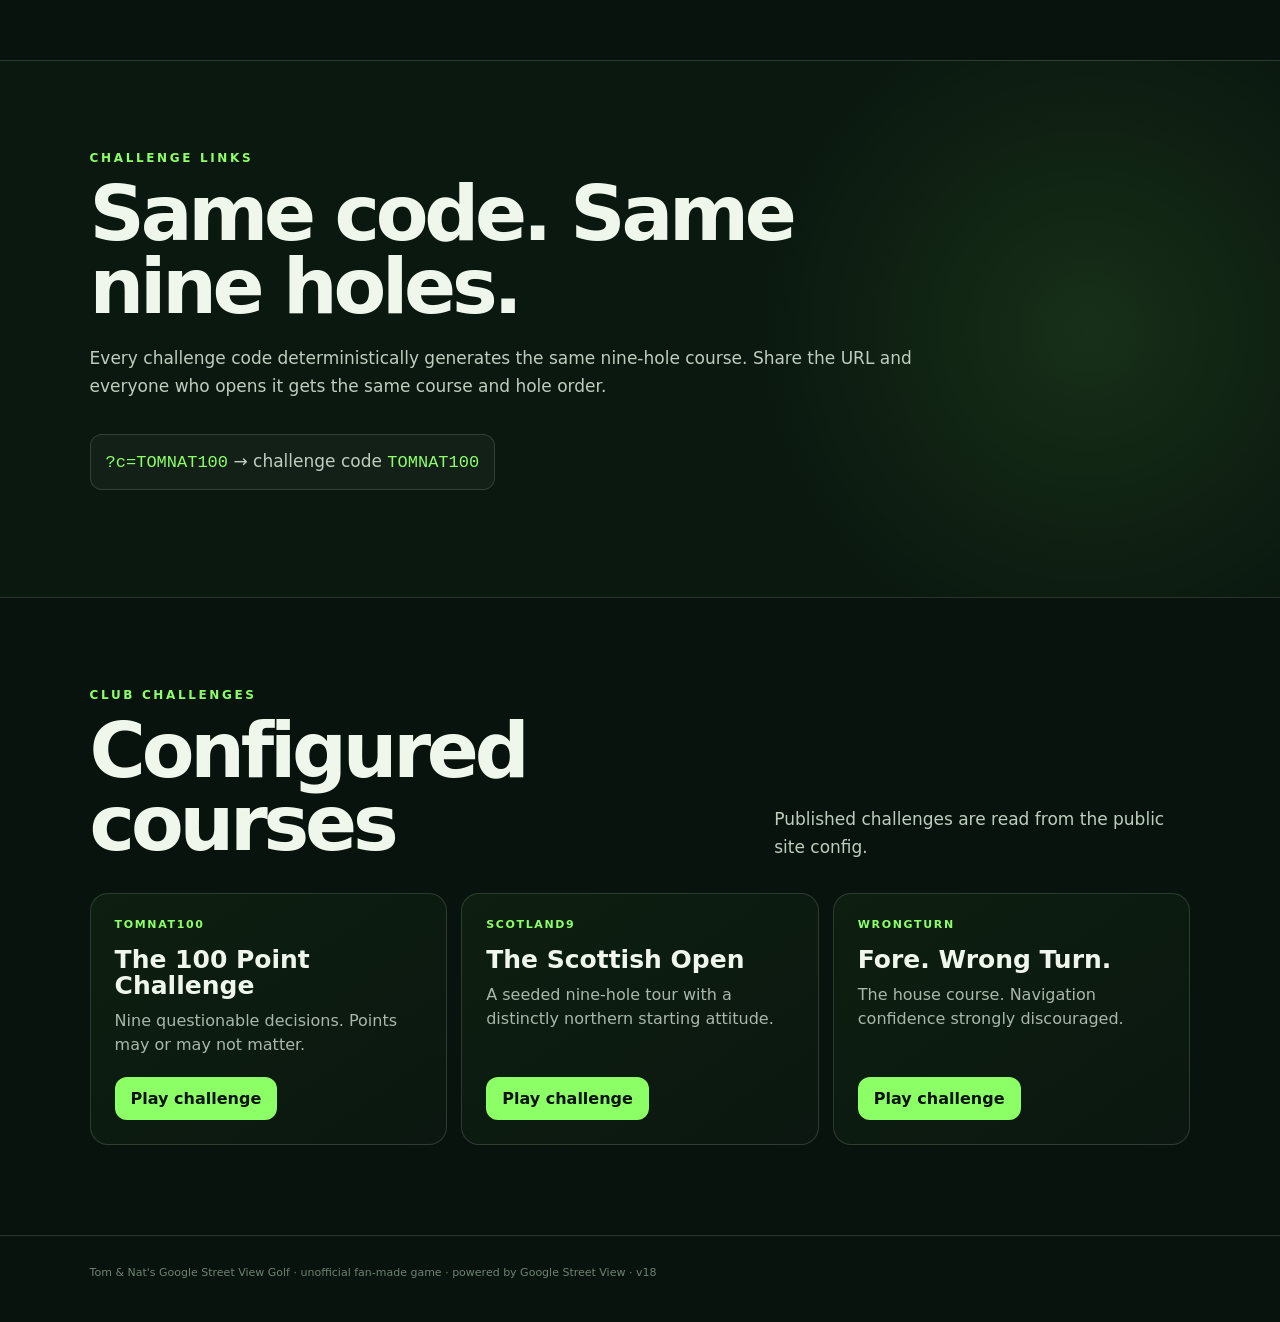
==== commit bb480bc9: "Add files via upload" ====
--- a/docs/index.html
+++ b/docs/index.html
@@ -5,14 +5,14 @@
   <meta name="viewport" content="width=device-width,initial-scale=1,viewport-fit=cover" />
   <title>Tom &amp; Nat's Google Street View Golf</title>
   <meta name="description" content="Tom &amp; Nat's Google Street View Golf — golf, except the fairway is Google Street View." />
-  <link rel="stylesheet" href="style.css?v=17" />
+  <link rel="stylesheet" href="style.css?v=18" />
 
   <script type="text/javascript">
     window.heapReadyCb=window.heapReadyCb||[],window.heap=window.heap||[],heap.load=function(e,t){window.heap.envId=e,window.heap.clientConfig=t=t||{},window.heap.clientConfig.shouldFetchServerConfig=!1;var a=document.createElement("script");a.type="text/javascript",a.async=!0,a.src="https://cdn.us.heap-api.com/config/"+e+"/heap_config.js";var r=document.getElementsByTagName("script")[0];r.parentNode.insertBefore(a,r);var n=["init","startTracking","stopTracking","track","resetIdentity","identify","getSessionId","getUserId","getIdentity","addUserProperties","addEventProperties","removeEventProperty","clearEventProperties","addAccountProperties","addAdapter","addTransformer","addTransformerFn","onReady","addPageviewProperties","removePageviewProperty","clearPageviewProperties","trackPageview"],i=function(e){return function(){var t=Array.prototype.slice.call(arguments,0);window.heapReadyCb.push({name:e,fn:function(){heap[e]&&heap[e].apply(heap,t)}})}};for(var p=0;p<n.length;p++)heap[n[p]]=i(n[p])};
     heap.load("14136095");
     heap.addEventProperties({
       app: "streetview-golf",
-      version: "v17"
+      version: "v18"
     });
   </script>
 
@@ -74,7 +74,7 @@
             <div id="challengeList" class="challenge-list"></div>
           </section>
 
-          <footer class="site-footer">Tom &amp; Nat's Google Street View Golf · unofficial fan-made game · powered by Google Street View · v17</footer>
+          <footer class="site-footer">Tom &amp; Nat's Google Street View Golf · unofficial fan-made game · powered by Google Street View · v18</footer>
         </div>
       </section>
 
@@ -173,7 +173,7 @@
   </div>
 
   <div id="toast" class="toast"></div>
-  <script src="config.js?v=17"></script>
-  <script src="app.js?v=17"></script>
+  <script src="config.js?v=18"></script>
+  <script src="app.js?v=18"></script>
 </body>
 </html>
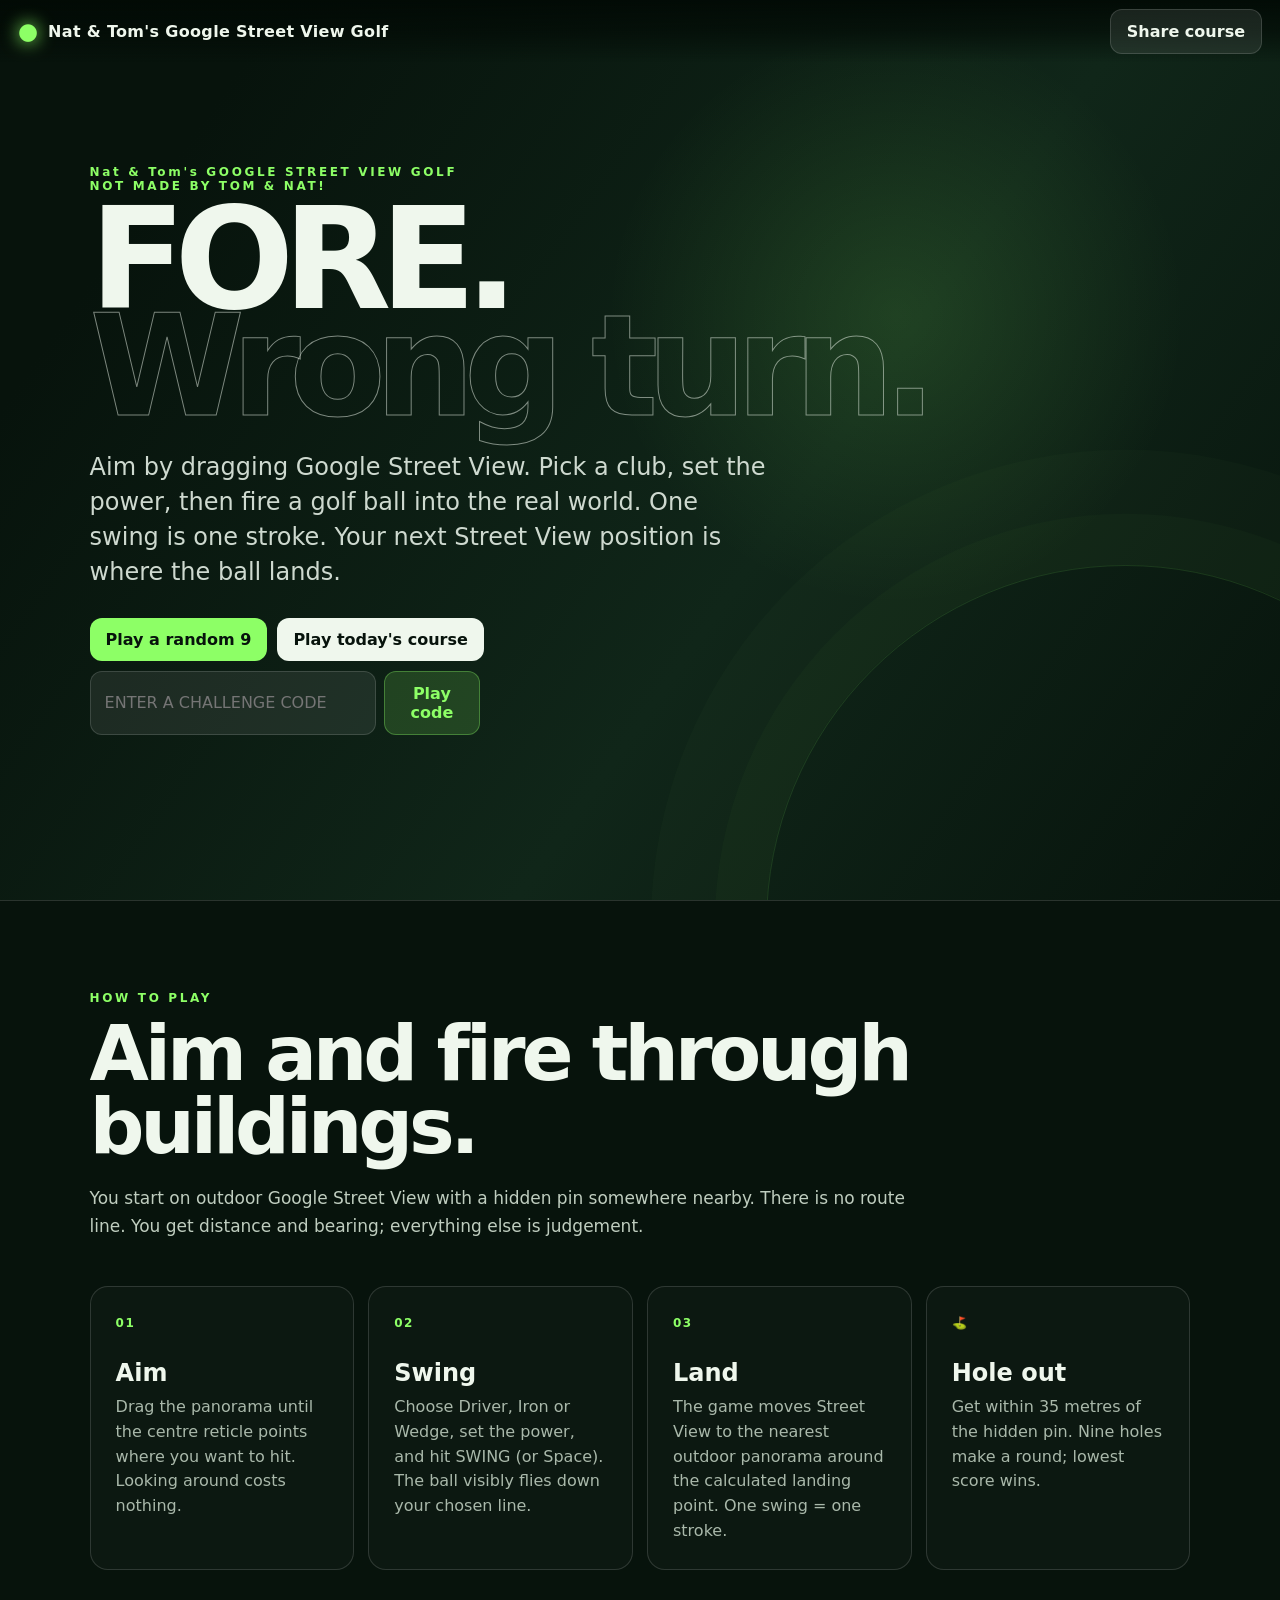
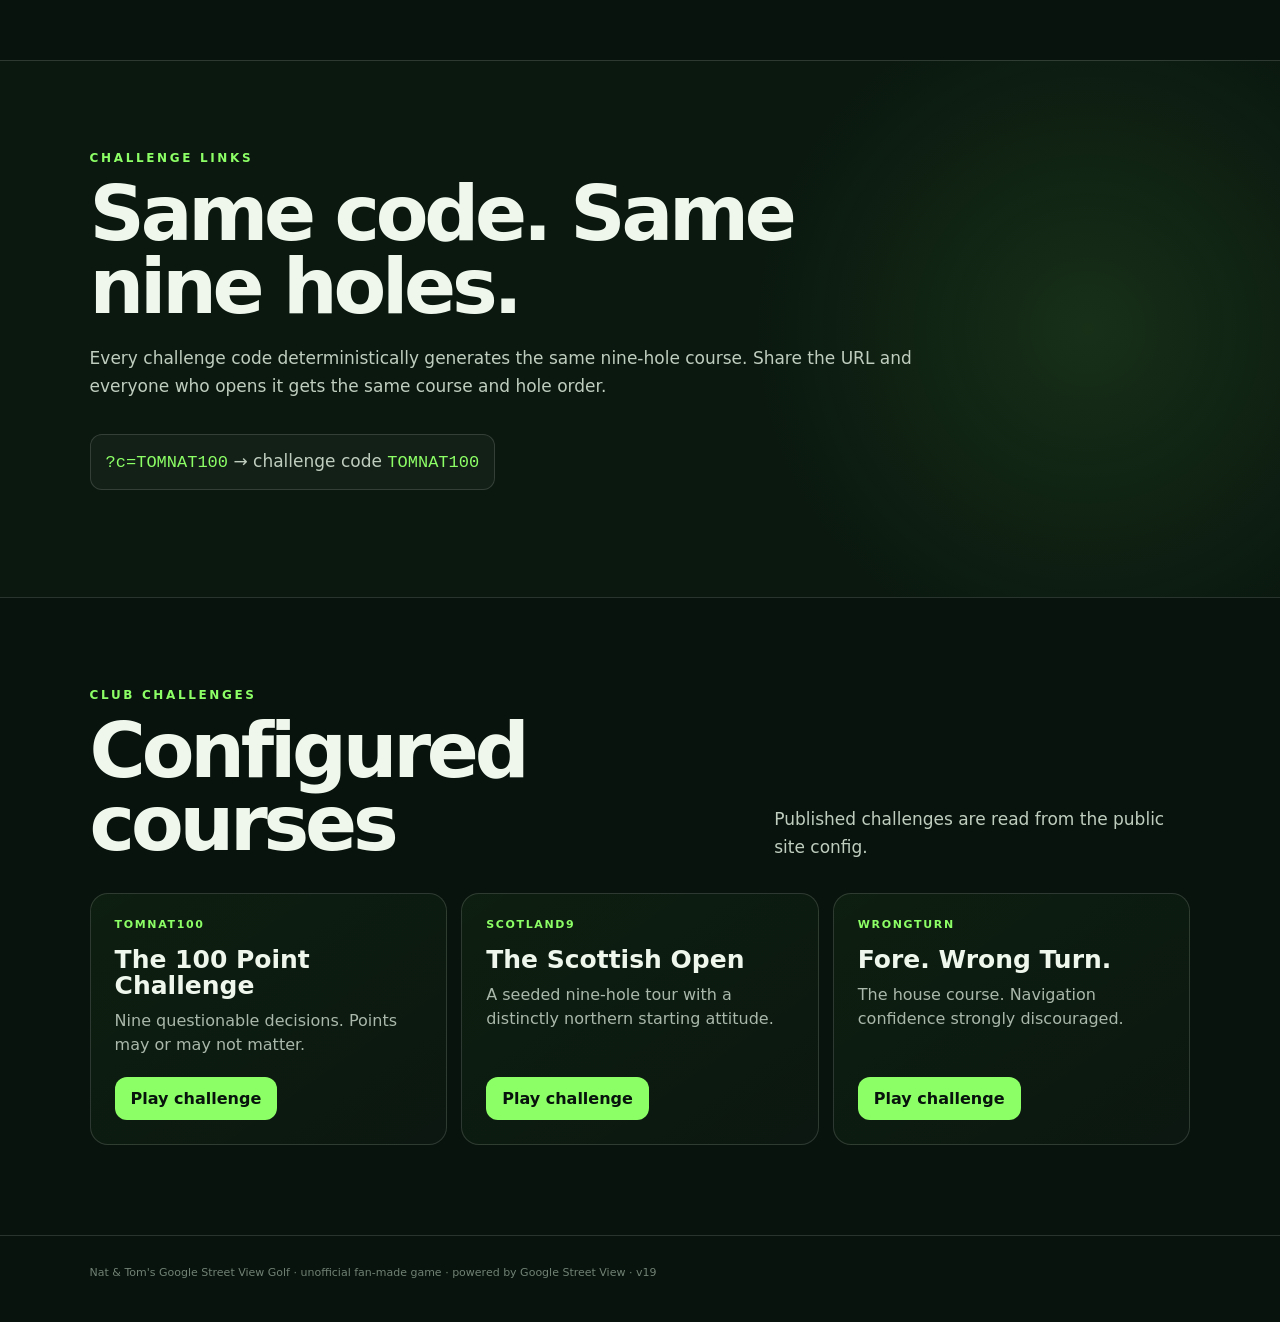
==== commit 7d30aa87: "Add files via upload" ====
--- a/docs/index.html
+++ b/docs/index.html
@@ -3,8 +3,8 @@
 <head>
   <meta charset="utf-8" />
   <meta name="viewport" content="width=device-width,initial-scale=1,viewport-fit=cover" />
-  <title>Tom &amp; Nat's Google Street View Golf</title>
-  <meta name="description" content="Tom &amp; Nat's Google Street View Golf — golf, except the fairway is Google Street View." />
+  <title>Nat &amp; Tom's Google Street View Golf</title>
+  <meta name="description" content="Nat &amp; Tom's Google Street View Golf — golf, except the fairway is Google Street View." />
   <link rel="stylesheet" href="style.css?v=18" />
 
   <script type="text/javascript">
@@ -20,7 +20,7 @@
 <body>
   <div id="app">
     <header class="topbar">
-      <div class="brand"><span class="ball">●</span><strong>Tom &amp; Nat's Google Street View Golf</strong></div>
+      <div class="brand"><span class="ball">●</span><strong>Nat &amp; Tom's Google Street View Golf</strong></div>
       <div class="top-actions">
         <button id="shareBtn" class="ghost">Share course</button>
       </div>
@@ -30,7 +30,7 @@
       <section id="welcome" class="screen active landing-screen">
         <div class="landing-wrap">
           <section class="hero landing-hero">
-            <div class="eyebrow">TOM &amp; NAT'S GOOGLE STREET VIEW GOLF<br />NOT MADE BY TOM &amp; NAT!</div>
+            <div class="eyebrow">Nat &amp; Tom's GOOGLE STREET VIEW GOLF<br />NOT MADE BY TOM &amp; NAT!</div>
             <h1>FORE.<br><span>Wrong turn.</span></h1>
             <p>Aim by dragging Google Street View. Pick a club, set the power, then fire a golf ball into the real world. One swing is one stroke. Your next Street View position is where the ball lands.</p>
             <div class="hero-actions">
@@ -74,7 +74,7 @@
             <div id="challengeList" class="challenge-list"></div>
           </section>
 
-          <footer class="site-footer">Tom &amp; Nat's Google Street View Golf · unofficial fan-made game · powered by Google Street View · v18</footer>
+          <footer class="site-footer">Nat &amp; Tom's Google Street View Golf · unofficial fan-made game · powered by Google Street View · v19</footer>
         </div>
       </section>
 
@@ -173,7 +173,7 @@
   </div>
 
   <div id="toast" class="toast"></div>
-  <script src="config.js?v=18"></script>
-  <script src="app.js?v=18"></script>
+  <script src="config.js?v=19"></script>
+  <script src="app.js?v=19"></script>
 </body>
 </html>
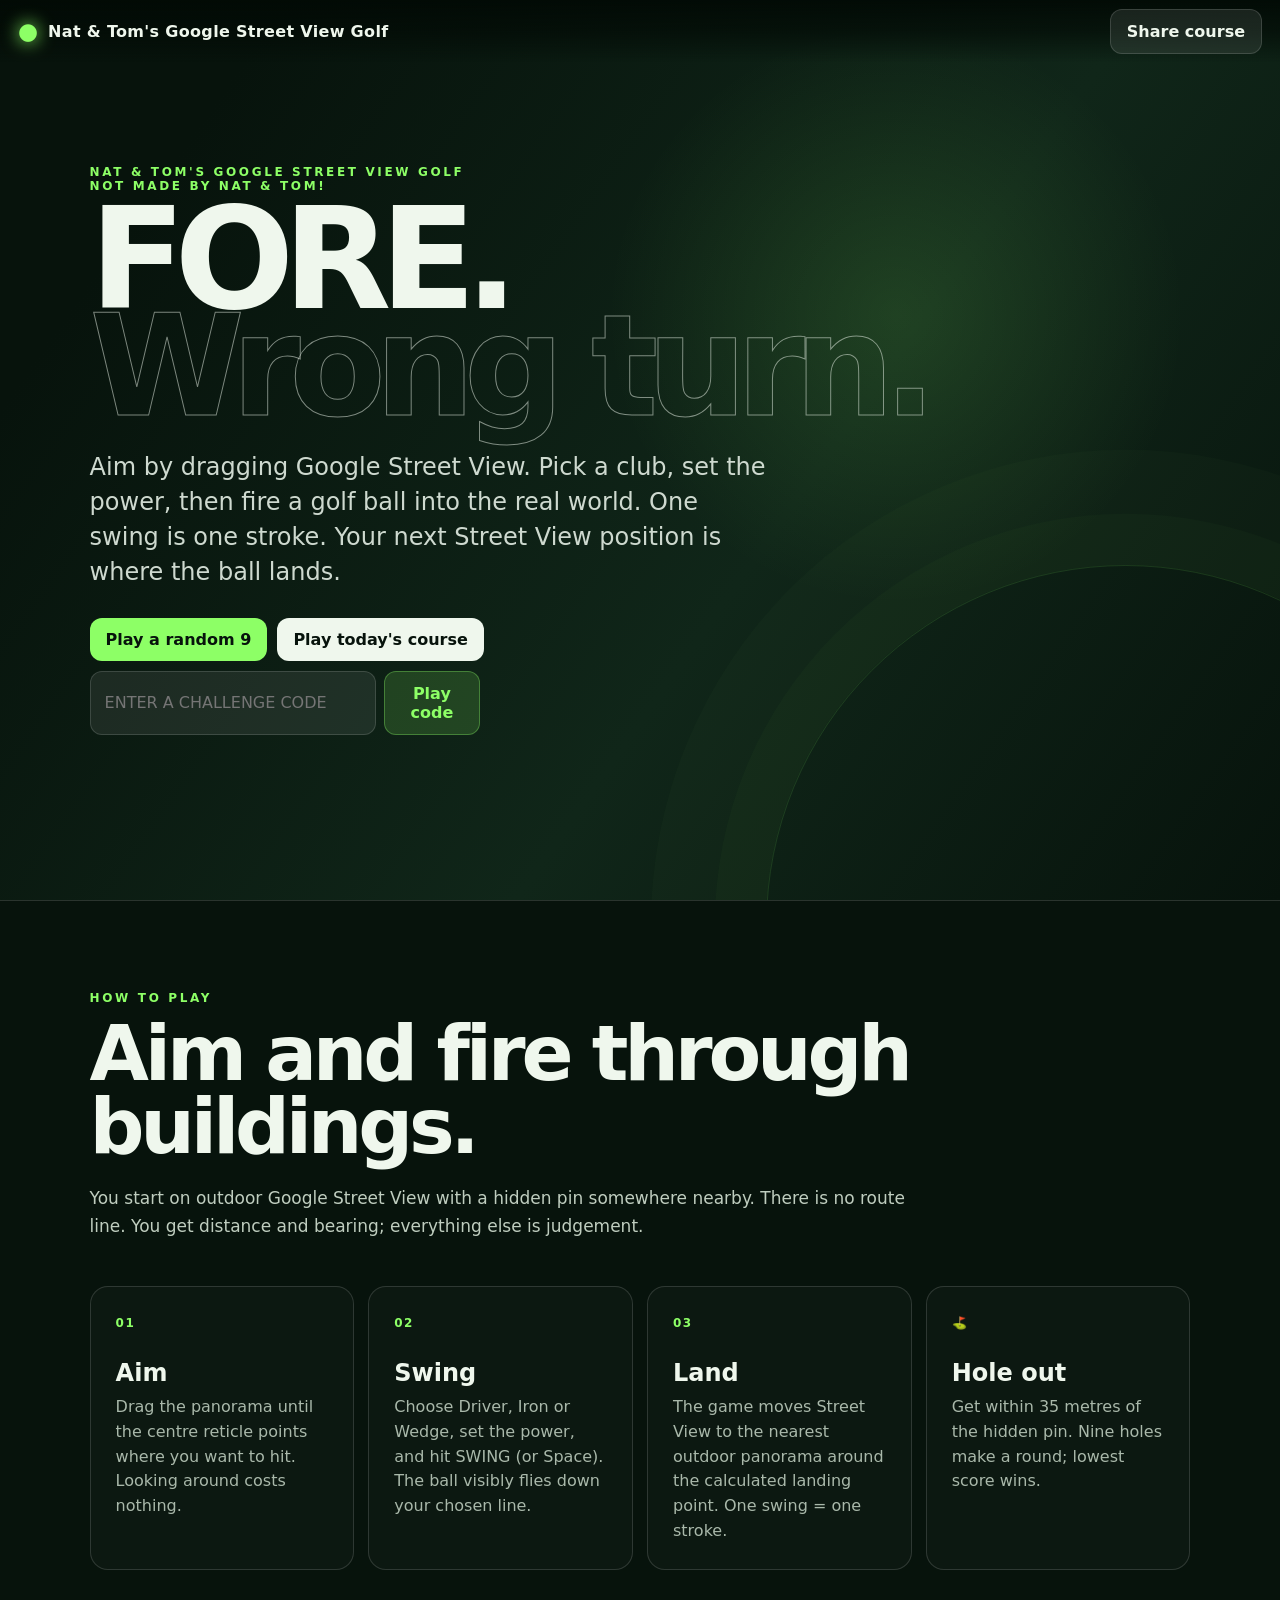
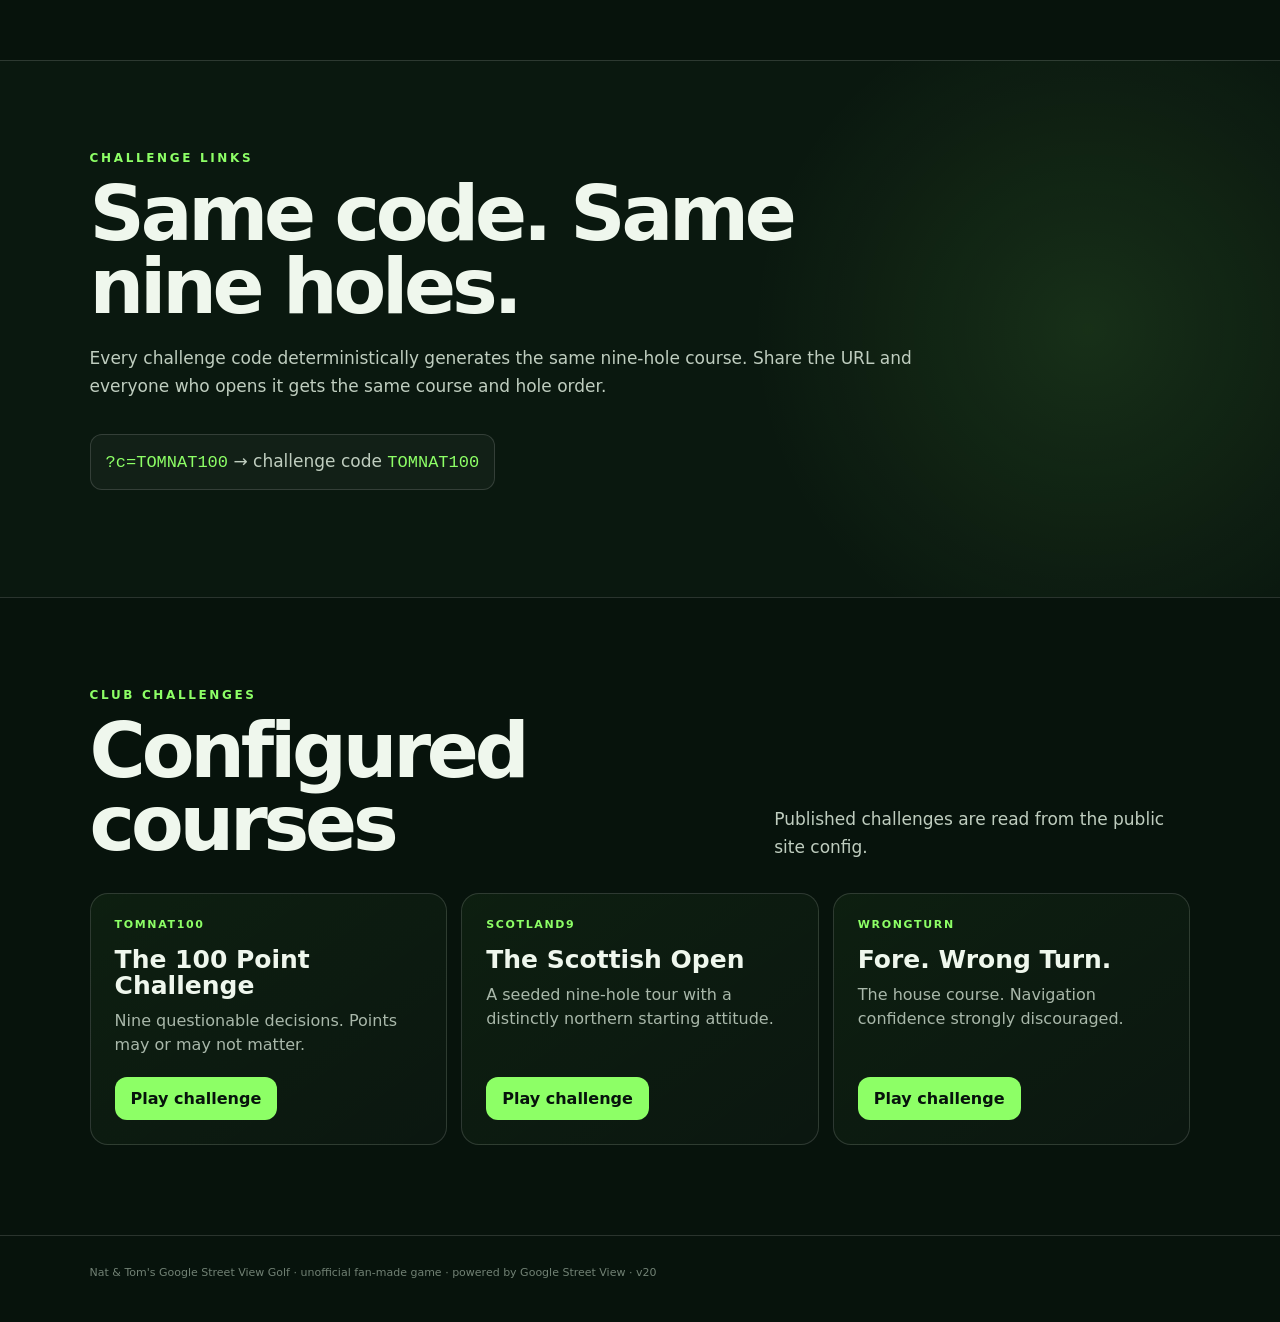
==== commit 29de2d56: "Add files via upload" ====
--- a/docs/index.html
+++ b/docs/index.html
@@ -30,7 +30,7 @@
       <section id="welcome" class="screen active landing-screen">
         <div class="landing-wrap">
           <section class="hero landing-hero">
-            <div class="eyebrow">Nat &amp; Tom's GOOGLE STREET VIEW GOLF<br />NOT MADE BY TOM &amp; NAT!</div>
+            <div class="eyebrow">NAT &amp; TOM'S GOOGLE STREET VIEW GOLF<br />NOT MADE BY NAT &amp; TOM!</div>
             <h1>FORE.<br><span>Wrong turn.</span></h1>
             <p>Aim by dragging Google Street View. Pick a club, set the power, then fire a golf ball into the real world. One swing is one stroke. Your next Street View position is where the ball lands.</p>
             <div class="hero-actions">
@@ -74,7 +74,7 @@
             <div id="challengeList" class="challenge-list"></div>
           </section>
 
-          <footer class="site-footer">Nat &amp; Tom's Google Street View Golf · unofficial fan-made game · powered by Google Street View · v19</footer>
+          <footer class="site-footer">Nat &amp; Tom's Google Street View Golf · unofficial fan-made game · powered by Google Street View · v20</footer>
         </div>
       </section>
 
@@ -173,7 +173,7 @@
   </div>
 
   <div id="toast" class="toast"></div>
-  <script src="config.js?v=19"></script>
-  <script src="app.js?v=19"></script>
+  <script src="config.js?v=20"></script>
+  <script src="app.js?v=20"></script>
 </body>
 </html>
